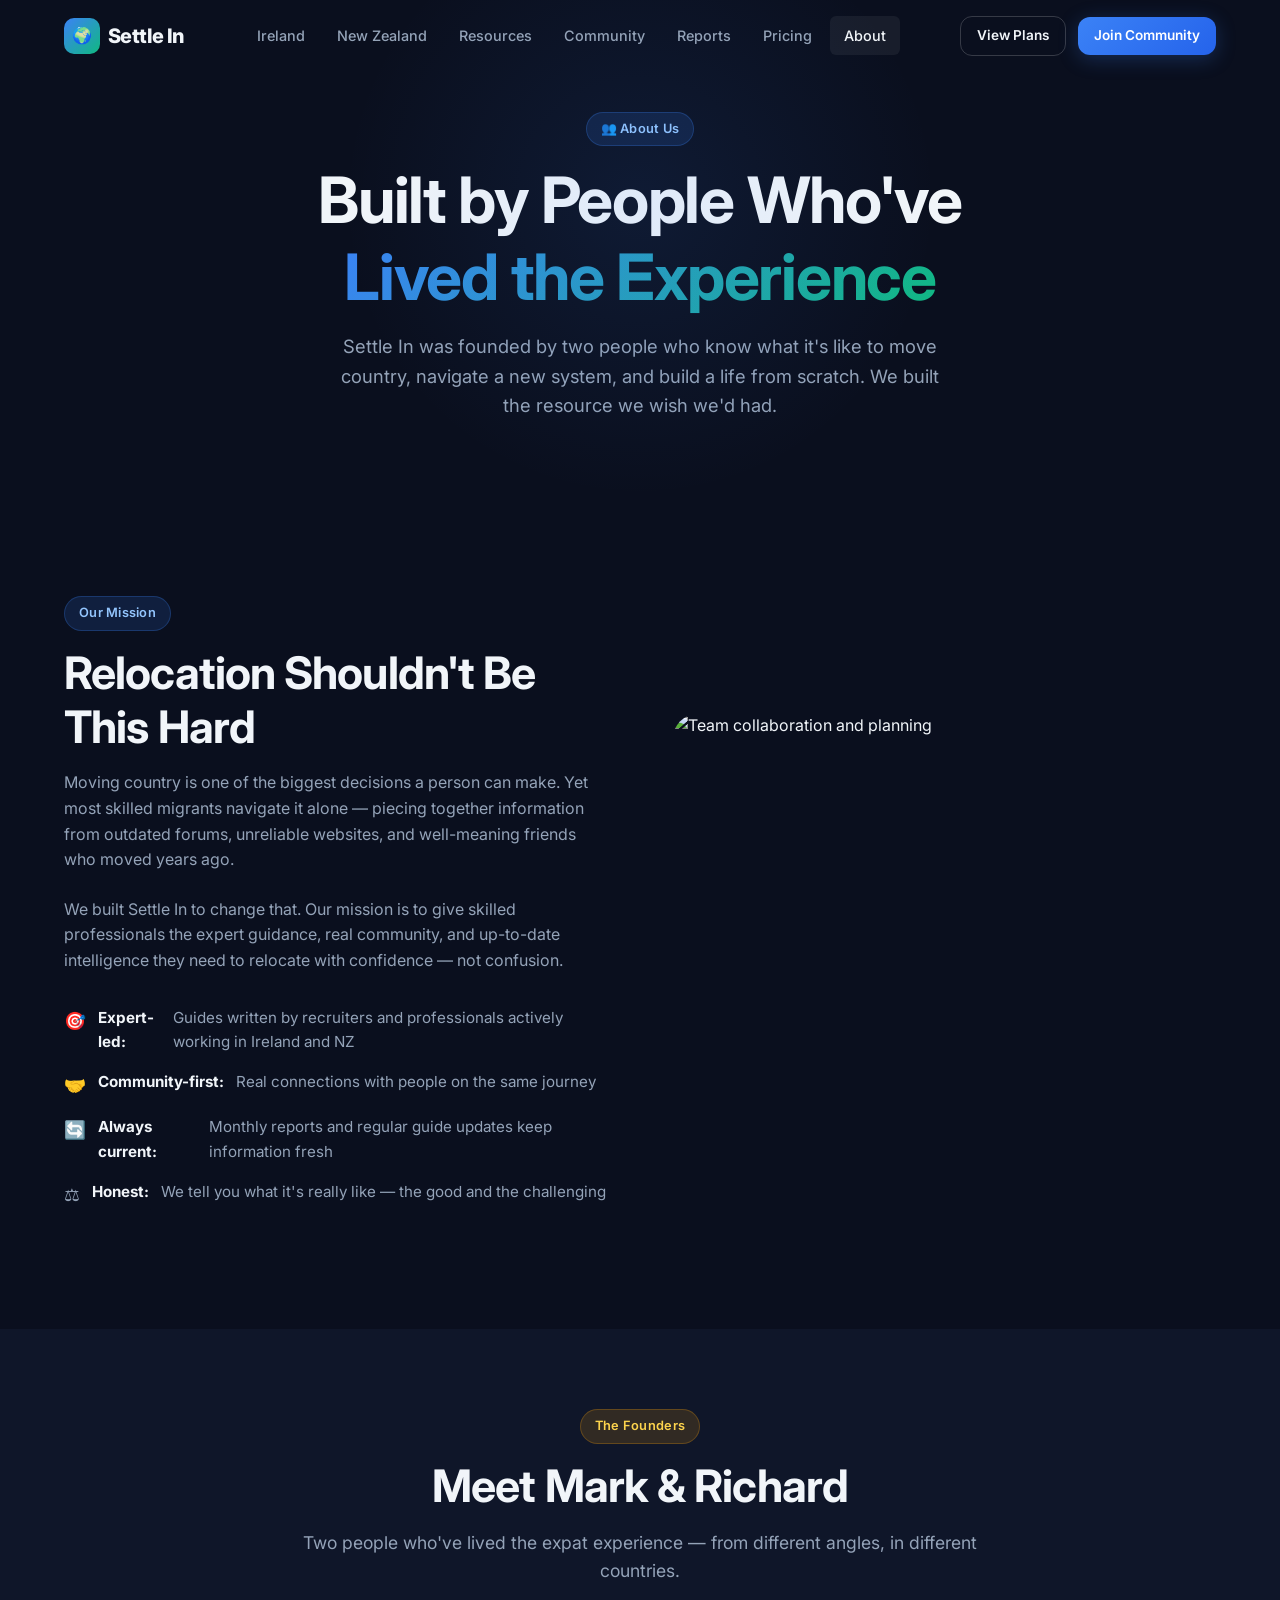
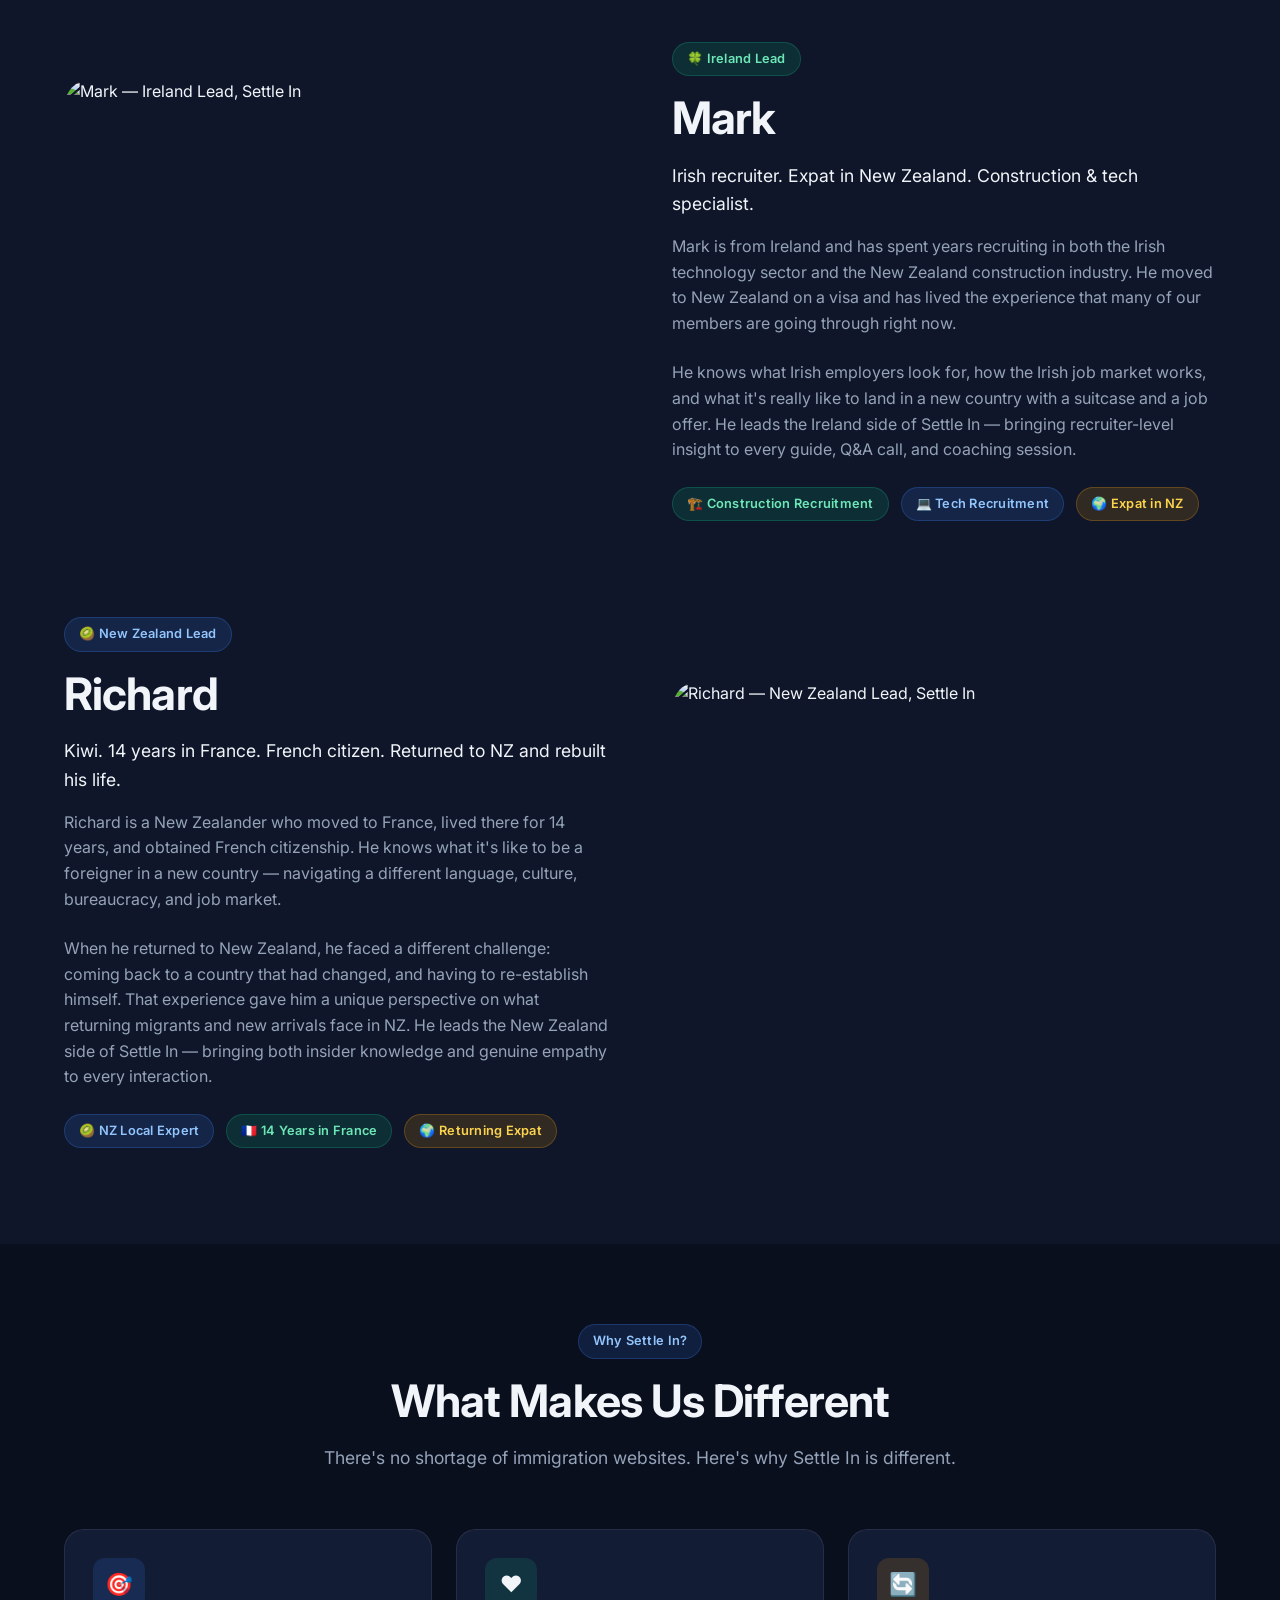
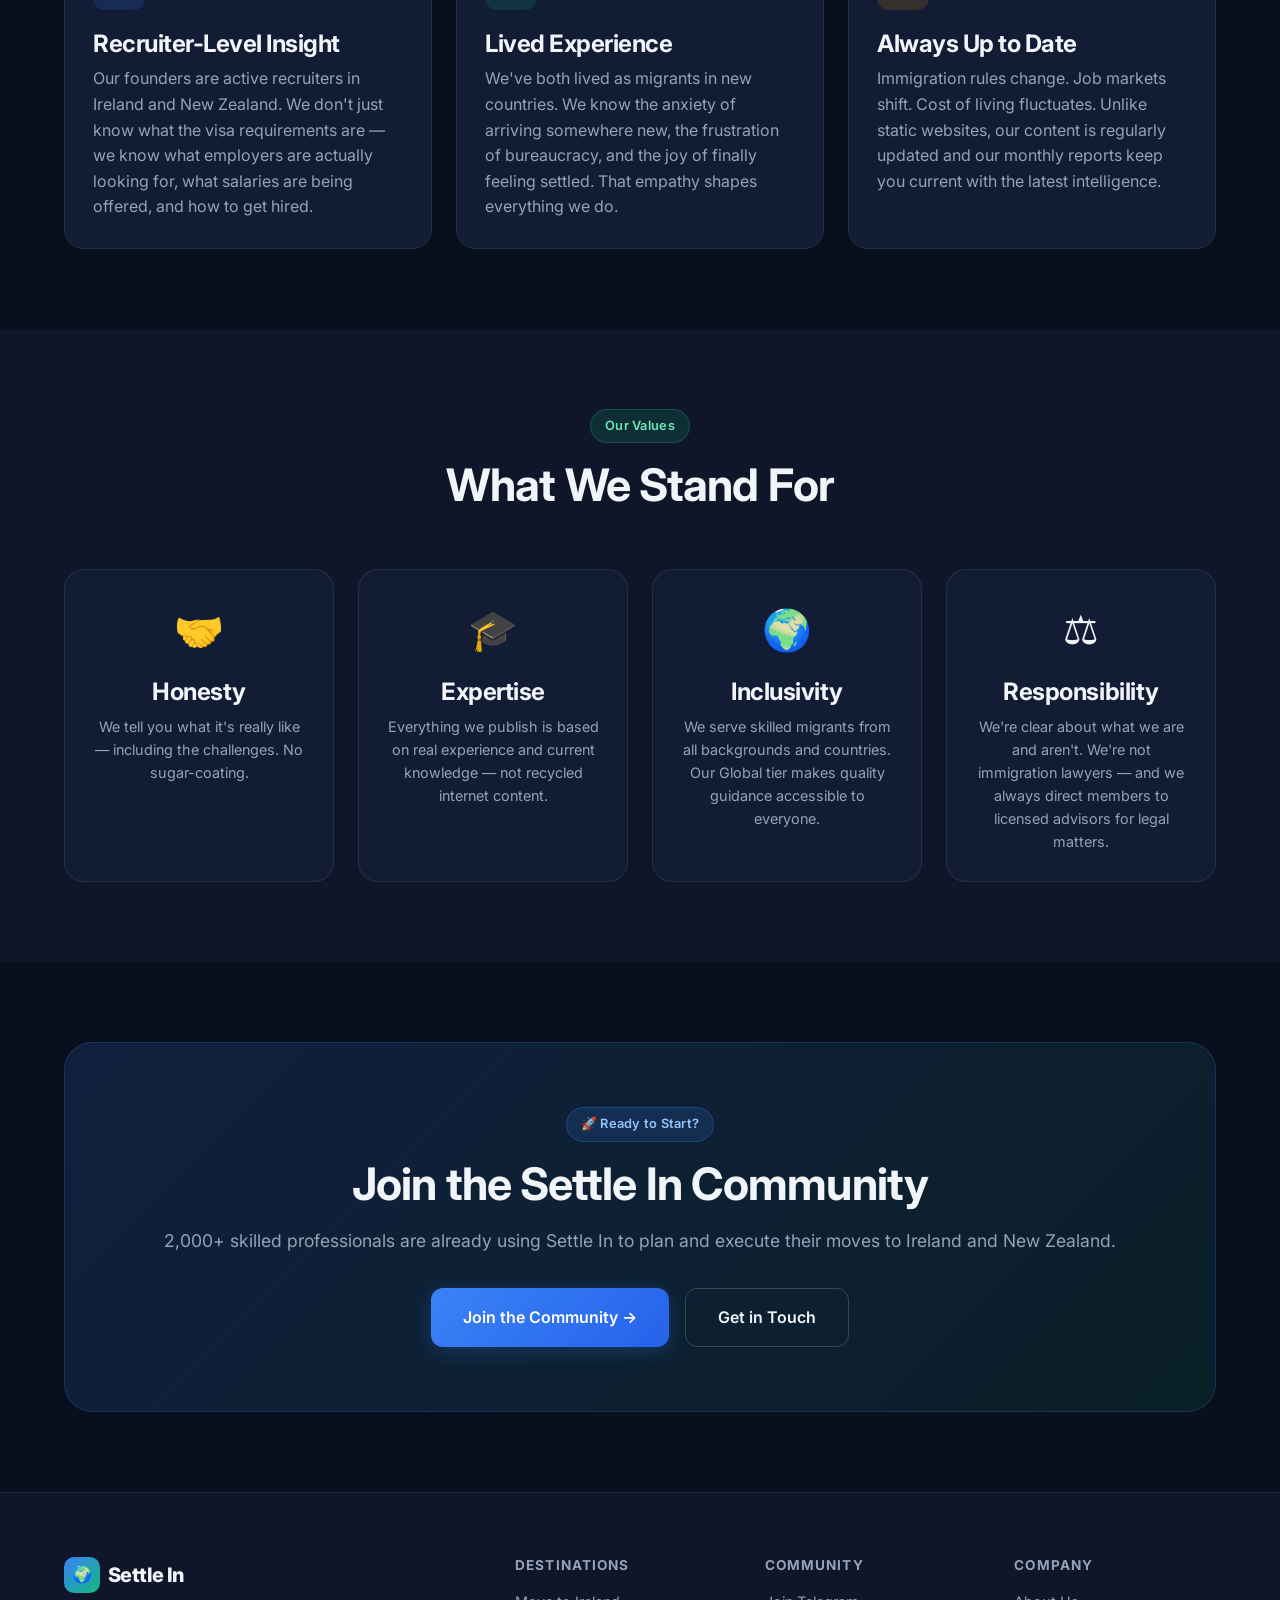
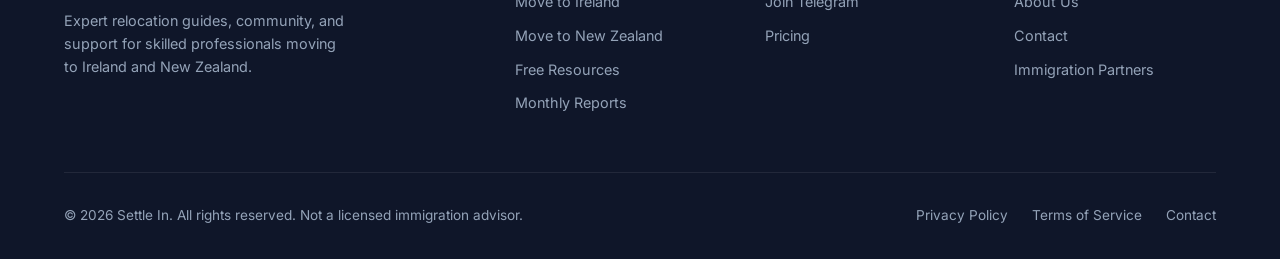
==== about.html @ 3e49f957 "Initial website build" ====
<!DOCTYPE html>
<html lang="en">
<head>
  <meta charset="UTF-8" />
  <meta name="viewport" content="width=device-width, initial-scale=1.0" />
  <title>About Us — Settle In | Mark & Richard's Story</title>
  <meta name="description" content="Meet the founders of Settle In. Mark (Irish recruiter living in NZ) and Richard (Kiwi who lived in France for 14 years). Built by people who've lived the expat experience." />
  <link rel="canonical" href="https://www.settlein.io/about.html" />
  <link rel="preconnect" href="https://fonts.googleapis.com" />
  <link rel="preconnect" href="https://fonts.gstatic.com" crossorigin />
  <link href="https://fonts.googleapis.com/css2?family=Inter:wght@400;500;600;700;800&display=swap" rel="stylesheet" />
  <link rel="stylesheet" href="css/style.css" />
</head>
<body>

  <nav class="nav" role="navigation" aria-label="Main navigation">
    <div class="container">
      <div class="nav-inner">
        <a href="index.html" class="nav-logo"><div class="logo-icon">🌍</div><span>Settle In</span></a>
        <div class="nav-links">
          <a href="ireland.html">Ireland</a>
          <a href="new-zealand.html">New Zealand</a>
          <a href="resources.html">Resources</a>
          <a href="community.html">Community</a>
          <a href="reports.html">Reports</a>
          <a href="pricing.html">Pricing</a>
          <a href="about.html" class="active">About</a>
        </div>
        <div class="nav-cta">
          <a href="pricing.html" class="btn btn-outline btn-sm">View Plans</a>
          <a href="community.html" class="btn btn-primary btn-sm">Join Community</a>
        </div>
        <button class="nav-hamburger" aria-label="Open menu" aria-expanded="false"><span></span><span></span><span></span></button>
      </div>
      <div class="nav-mobile">
        <a href="ireland.html">🍀 Ireland</a>
        <a href="new-zealand.html">🥝 New Zealand</a>
        <a href="resources.html">📚 Resources</a>
        <a href="community.html">💬 Community</a>
        <a href="reports.html">📊 Reports</a>
        <a href="pricing.html">💳 Pricing</a>
        <a href="about.html">👥 About</a>
        <a href="contact.html">✉️ Contact</a>
        <a href="community.html" class="btn btn-primary" style="margin-top:0.5rem;justify-content:center;">Join Community</a>
      </div>
    </div>
  </nav>

  <main>

    <section class="page-hero">
      <div class="container">
        <div class="badge badge-blue" style="margin-bottom:1rem">👥 About Us</div>
        <h1>Built by People Who've<br /><span class="text-gradient">Lived the Experience</span></h1>
        <p>Settle In was founded by two people who know what it's like to move country, navigate a new system, and build a life from scratch. We built the resource we wish we'd had.</p>
      </div>
    </section>

    <!-- Mission -->
    <section class="section">
      <div class="container">
        <div class="info-grid">
          <div class="info-content reveal">
            <div class="badge badge-blue">Our Mission</div>
            <h2>Relocation Shouldn't Be This Hard</h2>
            <p>Moving country is one of the biggest decisions a person can make. Yet most skilled migrants navigate it alone — piecing together information from outdated forums, unreliable websites, and well-meaning friends who moved years ago.</p>
            <p>We built Settle In to change that. Our mission is to give skilled professionals the expert guidance, real community, and up-to-date intelligence they need to relocate with confidence — not confusion.</p>
            <ul class="info-list">
              <li><span class="icon">🎯</span> <strong style="color:var(--color-text)">Expert-led:</strong> Guides written by recruiters and professionals actively working in Ireland and NZ</li>
              <li><span class="icon">🤝</span> <strong style="color:var(--color-text)">Community-first:</strong> Real connections with people on the same journey</li>
              <li><span class="icon">🔄</span> <strong style="color:var(--color-text)">Always current:</strong> Monthly reports and regular guide updates keep information fresh</li>
              <li><span class="icon">⚖️</span> <strong style="color:var(--color-text)">Honest:</strong> We tell you what it's really like — the good and the challenging</li>
            </ul>
          </div>
          <div class="info-image reveal">
            <img src="https://images.unsplash.com/photo-1521737604893-d14cc237f11d?w=800&q=80&auto=format&fit=crop" alt="Team collaboration and planning" loading="lazy" />
          </div>
        </div>
      </div>
    </section>

    <!-- Founders -->
    <section class="section" style="background:var(--color-bg-2)">
      <div class="container">
        <div class="section-header reveal">
          <div class="badge badge-gold">The Founders</div>
          <h2>Meet Mark & Richard</h2>
          <p>Two people who've lived the expat experience — from different angles, in different countries.</p>
        </div>

        <!-- Mark -->
        <div class="info-grid" style="margin-bottom:5rem">
          <div class="info-image reveal">
            <img src="https://images.unsplash.com/photo-1560250097-0b93528c311a?w=800&q=80&auto=format&fit=crop" alt="Mark — Ireland Lead, Settle In" loading="lazy" />
          </div>
          <div class="info-content reveal">
            <div class="badge badge-green" style="margin-bottom:1rem">🍀 Ireland Lead</div>
            <h2>Mark</h2>
            <p style="font-size:1.1rem;color:var(--color-text);margin-bottom:1rem">Irish recruiter. Expat in New Zealand. Construction & tech specialist.</p>
            <p>Mark is from Ireland and has spent years recruiting in both the Irish technology sector and the New Zealand construction industry. He moved to New Zealand on a visa and has lived the experience that many of our members are going through right now.</p>
            <p>He knows what Irish employers look for, how the Irish job market works, and what it's really like to land in a new country with a suitcase and a job offer. He leads the Ireland side of Settle In — bringing recruiter-level insight to every guide, Q&A call, and coaching session.</p>
            <div style="display:flex;gap:0.75rem;flex-wrap:wrap;margin-top:1.5rem">
              <div class="badge badge-green">🏗️ Construction Recruitment</div>
              <div class="badge badge-blue">💻 Tech Recruitment</div>
              <div class="badge badge-gold">🌍 Expat in NZ</div>
            </div>
          </div>
        </div>

        <!-- Richard -->
        <div class="info-grid reverse">
          <div class="info-image reveal">
            <img src="https://images.unsplash.com/photo-1472099645785-5658abf4ff4e?w=800&q=80&auto=format&fit=crop" alt="Richard — New Zealand Lead, Settle In" loading="lazy" />
          </div>
          <div class="info-content reveal">
            <div class="badge badge-blue" style="margin-bottom:1rem">🥝 New Zealand Lead</div>
            <h2>Richard</h2>
            <p style="font-size:1.1rem;color:var(--color-text);margin-bottom:1rem">Kiwi. 14 years in France. French citizen. Returned to NZ and rebuilt his life.</p>
            <p>Richard is a New Zealander who moved to France, lived there for 14 years, and obtained French citizenship. He knows what it's like to be a foreigner in a new country — navigating a different language, culture, bureaucracy, and job market.</p>
            <p>When he returned to New Zealand, he faced a different challenge: coming back to a country that had changed, and having to re-establish himself. That experience gave him a unique perspective on what returning migrants and new arrivals face in NZ. He leads the New Zealand side of Settle In — bringing both insider knowledge and genuine empathy to every interaction.</p>
            <div style="display:flex;gap:0.75rem;flex-wrap:wrap;margin-top:1.5rem">
              <div class="badge badge-blue">🥝 NZ Local Expert</div>
              <div class="badge badge-green">🇫🇷 14 Years in France</div>
              <div class="badge badge-gold">🌍 Returning Expat</div>
            </div>
          </div>
        </div>
      </div>
    </section>

    <!-- Why We're Different -->
    <section class="section">
      <div class="container">
        <div class="section-header reveal">
          <div class="badge badge-blue">Why Settle In?</div>
          <h2>What Makes Us Different</h2>
          <p>There's no shortage of immigration websites. Here's why Settle In is different.</p>
        </div>
        <div class="grid-3">
          <div class="card reveal">
            <div class="feature-icon feature-icon-blue">🎯</div>
            <h3>Recruiter-Level Insight</h3>
            <p style="margin-top:0.5rem">Our founders are active recruiters in Ireland and New Zealand. We don't just know what the visa requirements are — we know what employers are actually looking for, what salaries are being offered, and how to get hired.</p>
          </div>
          <div class="card reveal">
            <div class="feature-icon feature-icon-green">❤️</div>
            <h3>Lived Experience</h3>
            <p style="margin-top:0.5rem">We've both lived as migrants in new countries. We know the anxiety of arriving somewhere new, the frustration of bureaucracy, and the joy of finally feeling settled. That empathy shapes everything we do.</p>
          </div>
          <div class="card reveal">
            <div class="feature-icon feature-icon-gold">🔄</div>
            <h3>Always Up to Date</h3>
            <p style="margin-top:0.5rem">Immigration rules change. Job markets shift. Cost of living fluctuates. Unlike static websites, our content is regularly updated and our monthly reports keep you current with the latest intelligence.</p>
          </div>
        </div>
      </div>
    </section>

    <!-- Values -->
    <section class="section" style="background:var(--color-bg-2)">
      <div class="container">
        <div class="section-header reveal">
          <div class="badge badge-green">Our Values</div>
          <h2>What We Stand For</h2>
        </div>
        <div class="grid-4">
          <div class="card reveal" style="text-align:center">
            <div style="font-size:2.5rem;margin-bottom:1rem">🤝</div>
            <h3>Honesty</h3>
            <p style="margin-top:0.5rem;font-size:0.9rem">We tell you what it's really like — including the challenges. No sugar-coating.</p>
          </div>
          <div class="card reveal" style="text-align:center">
            <div style="font-size:2.5rem;margin-bottom:1rem">🎓</div>
            <h3>Expertise</h3>
            <p style="margin-top:0.5rem;font-size:0.9rem">Everything we publish is based on real experience and current knowledge — not recycled internet content.</p>
          </div>
          <div class="card reveal" style="text-align:center">
            <div style="font-size:2.5rem;margin-bottom:1rem">🌍</div>
            <h3>Inclusivity</h3>
            <p style="margin-top:0.5rem;font-size:0.9rem">We serve skilled migrants from all backgrounds and countries. Our Global tier makes quality guidance accessible to everyone.</p>
          </div>
          <div class="card reveal" style="text-align:center">
            <div style="font-size:2.5rem;margin-bottom:1rem">⚖️</div>
            <h3>Responsibility</h3>
            <p style="margin-top:0.5rem;font-size:0.9rem">We're clear about what we are and aren't. We're not immigration lawyers — and we always direct members to licensed advisors for legal matters.</p>
          </div>
        </div>
      </div>
    </section>

    <!-- CTA -->
    <section class="section">
      <div class="container">
        <div class="cta-banner reveal">
          <div class="badge badge-blue" style="margin-bottom:1rem">🚀 Ready to Start?</div>
          <h2>Join the Settle In Community</h2>
          <p>2,000+ skilled professionals are already using Settle In to plan and execute their moves to Ireland and New Zealand.</p>
          <div class="cta-buttons">
            <a href="community.html" class="btn btn-primary btn-lg">Join the Community →</a>
            <a href="contact.html" class="btn btn-outline btn-lg">Get in Touch</a>
          </div>
        </div>
      </div>
    </section>

  </main>

  <footer class="footer">
    <div class="container">
      <div class="footer-grid">
        <div class="footer-brand">
          <a href="index.html" class="nav-logo"><div class="logo-icon">🌍</div><span>Settle In</span></a>
          <p>Expert relocation guides, community, and support for skilled professionals moving to Ireland and New Zealand.</p>
        </div>
        <div class="footer-col">
          <h4>Destinations</h4>
          <ul>
            <li><a href="ireland.html">Move to Ireland</a></li>
            <li><a href="new-zealand.html">Move to New Zealand</a></li>
            <li><a href="resources.html">Free Resources</a></li>
            <li><a href="reports.html">Monthly Reports</a></li>
          </ul>
        </div>
        <div class="footer-col">
          <h4>Community</h4>
          <ul>
            <li><a href="community.html">Join Telegram</a></li>
            <li><a href="pricing.html">Pricing</a></li>
          </ul>
        </div>
        <div class="footer-col">
          <h4>Company</h4>
          <ul>
            <li><a href="about.html">About Us</a></li>
            <li><a href="contact.html">Contact</a></li>
            <li><a href="contact.html#partners">Immigration Partners</a></li>
          </ul>
        </div>
      </div>
      <div class="footer-bottom">
        <p style="color:var(--color-text-muted)">© 2026 Settle In. All rights reserved. Not a licensed immigration advisor.</p>
        <div class="footer-legal">
          <a href="#">Privacy Policy</a>
          <a href="#">Terms of Service</a>
          <a href="contact.html">Contact</a>
        </div>
      </div>
    </div>
  </footer>

  <script src="js/main.js"></script>
</body>
</html>
---- css/style.css ----
/* ============================================================
   SETTLE IN — Premium Design System
   Dark, minimal, high-end
   ============================================================ */

/* ---------- CSS Custom Properties ---------- */
:root {
  --color-bg:          #0a0f1e;
  --color-bg-2:        #0f1629;
  --color-bg-card:     #131c35;
  --color-bg-glass:    rgba(19, 28, 53, 0.7);
  --color-border:      rgba(255,255,255,0.08);
  --color-border-hover:rgba(255,255,255,0.18);

  --color-primary:     #3b82f6;   /* electric blue */
  --color-primary-glow:rgba(59,130,246,0.25);
  --color-emerald:     #10b981;   /* NZ / Ireland green */
  --color-emerald-glow:rgba(16,185,129,0.2);
  --color-gold:        #f59e0b;

  --color-text:        #f1f5f9;
  --color-text-muted:  #94a3b8;
  --color-text-faint:  #475569;

  --radius-sm:  6px;
  --radius-md:  12px;
  --radius-lg:  20px;
  --radius-xl:  28px;

  --shadow-card: 0 4px 24px rgba(0,0,0,0.4);
  --shadow-glow: 0 0 40px rgba(59,130,246,0.15);

  --transition: 0.25s cubic-bezier(0.4,0,0.2,1);
  --font: 'Inter', system-ui, -apple-system, sans-serif;
}

/* ---------- Reset & Base ---------- */
*, *::before, *::after { box-sizing: border-box; margin: 0; padding: 0; }

html { scroll-behavior: smooth; font-size: 16px; }

body {
  font-family: var(--font);
  background-color: var(--color-bg);
  color: var(--color-text);
  line-height: 1.6;
  -webkit-font-smoothing: antialiased;
  overflow-x: hidden;
}

img { max-width: 100%; height: auto; display: block; }
a  { color: inherit; text-decoration: none; }
ul { list-style: none; }
button { cursor: pointer; font-family: var(--font); }

/* ---------- Typography ---------- */
h1, h2, h3, h4, h5 {
  font-weight: 700;
  line-height: 1.2;
  letter-spacing: -0.02em;
}
h1 { font-size: clamp(2.2rem, 5vw, 4rem); }
h2 { font-size: clamp(1.8rem, 3.5vw, 2.8rem); }
h3 { font-size: clamp(1.2rem, 2vw, 1.5rem); }
h4 { font-size: 1.1rem; }

p { color: var(--color-text-muted); }

.text-gradient {
  background: linear-gradient(135deg, var(--color-primary) 0%, var(--color-emerald) 100%);
  -webkit-background-clip: text;
  -webkit-text-fill-color: transparent;
  background-clip: text;
}

/* ---------- Layout ---------- */
.container {
  max-width: 1200px;
  margin: 0 auto;
  padding: 0 1.5rem;
}

.section { padding: 5rem 0; }
.section-sm { padding: 3rem 0; }

.grid-2 { display: grid; grid-template-columns: 1fr 1fr; gap: 2rem; }
.grid-3 { display: grid; grid-template-columns: repeat(3, 1fr); gap: 1.5rem; }
.grid-4 { display: grid; grid-template-columns: repeat(4, 1fr); gap: 1.5rem; }

@media (max-width: 900px) {
  .grid-4 { grid-template-columns: repeat(2, 1fr); }
  .grid-3 { grid-template-columns: repeat(2, 1fr); }
}
@media (max-width: 640px) {
  .grid-2, .grid-3, .grid-4 { grid-template-columns: 1fr; }
  .section { padding: 3.5rem 0; }
}

/* ---------- Navigation ---------- */
.nav {
  position: fixed;
  top: 0; left: 0; right: 0;
  z-index: 1000;
  padding: 1rem 0;
  transition: background var(--transition), backdrop-filter var(--transition), border-color var(--transition);
  border-bottom: 1px solid transparent;
}

.nav.scrolled {
  background: rgba(10, 15, 30, 0.92);
  backdrop-filter: blur(20px);
  -webkit-backdrop-filter: blur(20px);
  border-bottom-color: var(--color-border);
}

.nav-inner {
  display: flex;
  align-items: center;
  justify-content: space-between;
  gap: 2rem;
}

.nav-logo {
  display: flex;
  align-items: center;
  gap: 0.5rem;
  font-weight: 800;
  font-size: 1.25rem;
  letter-spacing: -0.03em;
}

.nav-logo .logo-icon {
  width: 36px; height: 36px;
  background: linear-gradient(135deg, var(--color-primary), var(--color-emerald));
  border-radius: 10px;
  display: flex; align-items: center; justify-content: center;
  font-size: 1rem;
}

.nav-links {
  display: flex;
  align-items: center;
  gap: 0.25rem;
}

.nav-links a {
  padding: 0.5rem 0.875rem;
  border-radius: var(--radius-sm);
  font-size: 0.9rem;
  font-weight: 500;
  color: var(--color-text-muted);
  transition: color var(--transition), background var(--transition);
}

.nav-links a:hover,
.nav-links a.active {
  color: var(--color-text);
  background: rgba(255,255,255,0.06);
}

.nav-cta {
  display: flex;
  align-items: center;
  gap: 0.75rem;
}

.nav-hamburger {
  display: none;
  flex-direction: column;
  gap: 5px;
  background: none;
  border: none;
  padding: 0.5rem;
}

.nav-hamburger span {
  display: block;
  width: 22px; height: 2px;
  background: var(--color-text);
  border-radius: 2px;
  transition: var(--transition);
}

.nav-mobile {
  display: none;
  flex-direction: column;
  gap: 0.25rem;
  padding: 1rem 0;
  border-top: 1px solid var(--color-border);
  margin-top: 1rem;
}

.nav-mobile a {
  padding: 0.75rem 1rem;
  border-radius: var(--radius-sm);
  font-size: 0.95rem;
  font-weight: 500;
  color: var(--color-text-muted);
  transition: color var(--transition), background var(--transition);
}

.nav-mobile a:hover { color: var(--color-text); background: rgba(255,255,255,0.06); }

@media (max-width: 900px) {
  .nav-links { display: none; }
  .nav-hamburger { display: flex; }
  .nav-cta .btn-outline { display: none; }
}

/* ---------- Buttons ---------- */
.btn {
  display: inline-flex;
  align-items: center;
  gap: 0.5rem;
  padding: 0.75rem 1.5rem;
  border-radius: var(--radius-md);
  font-size: 0.95rem;
  font-weight: 600;
  border: none;
  transition: all var(--transition);
  white-space: nowrap;
  text-decoration: none;
}

.btn-primary {
  background: linear-gradient(135deg, var(--color-primary), #2563eb);
  color: #fff;
  box-shadow: 0 4px 20px var(--color-primary-glow);
}
.btn-primary:hover {
  transform: translateY(-2px);
  box-shadow: 0 8px 30px var(--color-primary-glow);
}

.btn-emerald {
  background: linear-gradient(135deg, var(--color-emerald), #059669);
  color: #fff;
  box-shadow: 0 4px 20px var(--color-emerald-glow);
}
.btn-emerald:hover {
  transform: translateY(-2px);
  box-shadow: 0 8px 30px var(--color-emerald-glow);
}

.btn-outline {
  background: transparent;
  color: var(--color-text);
  border: 1px solid var(--color-border-hover);
}
.btn-outline:hover {
  background: rgba(255,255,255,0.06);
  border-color: rgba(255,255,255,0.3);
  transform: translateY(-1px);
}

.btn-ghost {
  background: rgba(255,255,255,0.06);
  color: var(--color-text);
  border: 1px solid var(--color-border);
}
.btn-ghost:hover {
  background: rgba(255,255,255,0.1);
}

.btn-lg { padding: 1rem 2rem; font-size: 1rem; }
.btn-sm { padding: 0.5rem 1rem; font-size: 0.85rem; }

/* ---------- Cards ---------- */
.card {
  background: var(--color-bg-card);
  border: 1px solid var(--color-border);
  border-radius: var(--radius-lg);
  padding: 1.75rem;
  transition: border-color var(--transition), box-shadow var(--transition), transform var(--transition);
}

.card:hover {
  border-color: var(--color-border-hover);
  box-shadow: var(--shadow-card);
  transform: translateY(-3px);
}

.card-glass {
  background: var(--color-bg-glass);
  backdrop-filter: blur(20px);
  -webkit-backdrop-filter: blur(20px);
  border: 1px solid var(--color-border);
  border-radius: var(--radius-lg);
  padding: 1.75rem;
}

/* ---------- Badges ---------- */
.badge {
  display: inline-flex;
  align-items: center;
  gap: 0.375rem;
  padding: 0.375rem 0.875rem;
  border-radius: 100px;
  font-size: 0.8rem;
  font-weight: 600;
  letter-spacing: 0.02em;
}

.badge-blue {
  background: rgba(59,130,246,0.15);
  color: #93c5fd;
  border: 1px solid rgba(59,130,246,0.25);
}

.badge-green {
  background: rgba(16,185,129,0.15);
  color: #6ee7b7;
  border: 1px solid rgba(16,185,129,0.25);
}

.badge-gold {
  background: rgba(245,158,11,0.15);
  color: #fcd34d;
  border: 1px solid rgba(245,158,11,0.25);
}

/* ---------- Section Headers ---------- */
.section-header {
  text-align: center;
  max-width: 680px;
  margin: 0 auto 3.5rem;
}

.section-header .badge { margin-bottom: 1rem; }
.section-header h2 { margin-bottom: 1rem; }
.section-header p { font-size: 1.1rem; }

/* ---------- Hero ---------- */
.hero {
  padding: 8rem 0 5rem;
  position: relative;
  overflow: hidden;
}

.hero::before {
  content: '';
  position: absolute;
  top: -200px; left: 50%;
  transform: translateX(-50%);
  width: 800px; height: 800px;
  background: radial-gradient(circle, rgba(59,130,246,0.12) 0%, transparent 70%);
  pointer-events: none;
}

.hero-content {
  text-align: center;
  max-width: 800px;
  margin: 0 auto 4rem;
}

.hero-content .badge { margin-bottom: 1.5rem; }

.hero-content h1 {
  margin-bottom: 1.25rem;
  line-height: 1.1;
}

.hero-content p {
  font-size: 1.2rem;
  max-width: 600px;
  margin: 0 auto 2.5rem;
}

.hero-ctas {
  display: flex;
  gap: 1rem;
  justify-content: center;
  flex-wrap: wrap;
}

.hero-cards {
  display: grid;
  grid-template-columns: 1fr 1fr;
  gap: 1.5rem;
  margin-top: 4rem;
}

.hero-card {
  position: relative;
  border-radius: var(--radius-xl);
  overflow: hidden;
  height: 340px;
  cursor: pointer;
  display: block;
}

.hero-card img {
  width: 100%; height: 100%;
  object-fit: cover;
  transition: transform 0.6s cubic-bezier(0.4,0,0.2,1);
}

.hero-card:hover img { transform: scale(1.06); }

.hero-card-overlay {
  position: absolute;
  inset: 0;
  background: linear-gradient(to top, rgba(0,0,0,0.85) 0%, rgba(0,0,0,0.2) 50%, transparent 100%);
  display: flex;
  flex-direction: column;
  justify-content: flex-end;
  padding: 2rem;
  transition: background var(--transition);
}

.hero-card:hover .hero-card-overlay {
  background: linear-gradient(to top, rgba(0,0,0,0.9) 0%, rgba(0,0,0,0.3) 50%, transparent 100%);
}

.hero-card-overlay h3 { color: #fff; font-size: 1.6rem; margin-bottom: 0.25rem; }
.hero-card-overlay p  { color: rgba(255,255,255,0.75); font-size: 0.9rem; }

.hero-card-tag {
  position: absolute;
  top: 1.25rem; left: 1.25rem;
}

@media (max-width: 640px) {
  .hero { padding: 6rem 0 3.5rem; }
  .hero-cards { grid-template-columns: 1fr; }
  .hero-card { height: 260px; }
}

/* ---------- Stats Bar ---------- */
.stats-bar {
  background: var(--color-bg-card);
  border-top: 1px solid var(--color-border);
  border-bottom: 1px solid var(--color-border);
  padding: 2rem 0;
}

.stats-grid {
  display: grid;
  grid-template-columns: repeat(4, 1fr);
  gap: 1rem;
  text-align: center;
}

.stat-item .stat-number {
  font-size: 2rem;
  font-weight: 800;
  letter-spacing: -0.03em;
  background: linear-gradient(135deg, var(--color-primary), var(--color-emerald));
  -webkit-background-clip: text;
  -webkit-text-fill-color: transparent;
  background-clip: text;
}

.stat-item .stat-label {
  font-size: 0.85rem;
  color: var(--color-text-muted);
  margin-top: 0.25rem;
}

@media (max-width: 640px) {
  .stats-grid { grid-template-columns: repeat(2, 1fr); gap: 1.5rem; }
}

/* ---------- Feature Icons ---------- */
.feature-icon {
  width: 52px; height: 52px;
  border-radius: var(--radius-md);
  display: flex; align-items: center; justify-content: center;
  font-size: 1.4rem;
  margin-bottom: 1.25rem;
}

.feature-icon-blue { background: rgba(59,130,246,0.15); }
.feature-icon-green { background: rgba(16,185,129,0.15); }
.feature-icon-gold  { background: rgba(245,158,11,0.15); }
.feature-icon-purple{ background: rgba(139,92,246,0.15); }

/* ---------- Pricing ---------- */
.pricing-toggle {
  display: flex;
  align-items: center;
  justify-content: center;
  gap: 1rem;
  margin-bottom: 3rem;
}

.pricing-toggle span {
  font-size: 0.95rem;
  font-weight: 500;
  color: var(--color-text-muted);
  transition: color var(--transition);
}

.pricing-toggle span.active { color: var(--color-text); }

.toggle-switch {
  position: relative;
  width: 52px; height: 28px;
  background: var(--color-bg-card);
  border: 1px solid var(--color-border-hover);
  border-radius: 100px;
  cursor: pointer;
  transition: background var(--transition);
}

.toggle-switch.on { background: var(--color-primary); border-color: var(--color-primary); }

.toggle-knob {
  position: absolute;
  top: 3px; left: 3px;
  width: 20px; height: 20px;
  background: #fff;
  border-radius: 50%;
  transition: transform var(--transition);
}

.toggle-switch.on .toggle-knob { transform: translateX(24px); }

.save-badge {
  background: rgba(16,185,129,0.15);
  color: #6ee7b7;
  border: 1px solid rgba(16,185,129,0.25);
  padding: 0.2rem 0.6rem;
  border-radius: 100px;
  font-size: 0.75rem;
  font-weight: 700;
}

.pricing-grid {
  display: grid;
  grid-template-columns: repeat(3, 1fr);
  gap: 1.5rem;
  max-width: 1000px;
  margin: 0 auto;
}

.pricing-card {
  background: var(--color-bg-card);
  border: 1px solid var(--color-border);
  border-radius: var(--radius-xl);
  padding: 2rem;
  position: relative;
  transition: border-color var(--transition), box-shadow var(--transition);
}

.pricing-card.featured {
  border-color: var(--color-primary);
  box-shadow: 0 0 0 1px var(--color-primary), var(--shadow-glow);
}

.pricing-card .popular-tag {
  position: absolute;
  top: -14px; left: 50%;
  transform: translateX(-50%);
  background: linear-gradient(135deg, var(--color-primary), #2563eb);
  color: #fff;
  font-size: 0.75rem;
  font-weight: 700;
  padding: 0.3rem 1rem;
  border-radius: 100px;
  white-space: nowrap;
}

.pricing-card .plan-name {
  font-size: 0.85rem;
  font-weight: 600;
  text-transform: uppercase;
  letter-spacing: 0.08em;
  color: var(--color-text-muted);
  margin-bottom: 0.75rem;
}

.pricing-card .plan-price {
  font-size: 2.8rem;
  font-weight: 800;
  letter-spacing: -0.04em;
  color: var(--color-text);
  line-height: 1;
}

.pricing-card .plan-price sup {
  font-size: 1.2rem;
  font-weight: 600;
  vertical-align: super;
  margin-right: 2px;
}

.pricing-card .plan-period {
  font-size: 0.85rem;
  color: var(--color-text-muted);
  margin-top: 0.25rem;
  margin-bottom: 0.5rem;
}

.pricing-card .plan-desc {
  font-size: 0.9rem;
  color: var(--color-text-muted);
  margin-bottom: 1.5rem;
  padding-bottom: 1.5rem;
  border-bottom: 1px solid var(--color-border);
}

.pricing-features { margin-bottom: 1.75rem; }

.pricing-features li {
  display: flex;
  align-items: flex-start;
  gap: 0.625rem;
  font-size: 0.9rem;
  color: var(--color-text-muted);
  padding: 0.4rem 0;
}

.pricing-features li .check {
  color: var(--color-emerald);
  font-size: 1rem;
  margin-top: 1px;
  flex-shrink: 0;
}

.pricing-card .btn { width: 100%; justify-content: center; }

@media (max-width: 900px) {
  .pricing-grid { grid-template-columns: 1fr; max-width: 420px; }
}

/* ---------- Testimonials ---------- */
.testimonial-card {
  background: var(--color-bg-card);
  border: 1px solid var(--color-border);
  border-radius: var(--radius-lg);
  padding: 1.75rem;
}

.testimonial-stars { color: var(--color-gold); font-size: 0.9rem; margin-bottom: 1rem; }

.testimonial-text {
  font-size: 0.95rem;
  color: var(--color-text);
  line-height: 1.7;
  margin-bottom: 1.25rem;
  font-style: italic;
}

.testimonial-author {
  display: flex;
  align-items: center;
  gap: 0.75rem;
}

.testimonial-avatar {
  width: 42px; height: 42px;
  border-radius: 50%;
  background: linear-gradient(135deg, var(--color-primary), var(--color-emerald));
  display: flex; align-items: center; justify-content: center;
  font-weight: 700;
  font-size: 0.9rem;
  color: #fff;
  flex-shrink: 0;
}

.testimonial-name { font-weight: 600; font-size: 0.9rem; }
.testimonial-role { font-size: 0.8rem; color: var(--color-text-muted); }

/* ---------- FAQ Accordion ---------- */
.faq-item {
  border-bottom: 1px solid var(--color-border);
}

.faq-question {
  width: 100%;
  background: none;
  border: none;
  text-align: left;
  padding: 1.25rem 0;
  font-size: 1rem;
  font-weight: 600;
  color: var(--color-text);
  display: flex;
  align-items: center;
  justify-content: space-between;
  gap: 1rem;
  cursor: pointer;
  transition: color var(--transition);
}

.faq-question:hover { color: var(--color-primary); }

.faq-icon {
  width: 24px; height: 24px;
  border-radius: 50%;
  background: rgba(255,255,255,0.06);
  display: flex; align-items: center; justify-content: center;
  font-size: 1rem;
  flex-shrink: 0;
  transition: transform var(--transition), background var(--transition);
}

.faq-item.open .faq-icon {
  transform: rotate(45deg);
  background: rgba(59,130,246,0.2);
  color: var(--color-primary);
}

.faq-answer {
  max-height: 0;
  overflow: hidden;
  transition: max-height 0.4s cubic-bezier(0.4,0,0.2,1);
}

.faq-answer-inner {
  padding-bottom: 1.25rem;
  font-size: 0.95rem;
  color: var(--color-text-muted);
  line-height: 1.7;
}

/* ---------- Country Destination Cards ---------- */
.destination-card {
  position: relative;
  border-radius: var(--radius-xl);
  overflow: hidden;
  height: 420px;
  display: block;
  cursor: pointer;
}

.destination-card img {
  width: 100%; height: 100%;
  object-fit: cover;
  transition: transform 0.6s cubic-bezier(0.4,0,0.2,1);
}

.destination-card:hover img { transform: scale(1.05); }

.destination-overlay {
  position: absolute;
  inset: 0;
  background: linear-gradient(to top, rgba(0,0,0,0.9) 0%, rgba(0,0,0,0.3) 60%, transparent 100%);
  display: flex;
  flex-direction: column;
  justify-content: flex-end;
  padding: 2.5rem;
}

.destination-overlay h3 { color: #fff; font-size: 2rem; margin-bottom: 0.5rem; }
.destination-overlay p  { color: rgba(255,255,255,0.75); margin-bottom: 1.5rem; }

/* ---------- Info Sections ---------- */
.info-grid {
  display: grid;
  grid-template-columns: 1fr 1fr;
  gap: 4rem;
  align-items: center;
}

.info-grid.reverse { direction: rtl; }
.info-grid.reverse > * { direction: ltr; }

.info-image {
  border-radius: var(--radius-xl);
  overflow: hidden;
  height: 420px;
}

.info-image img {
  width: 100%; height: 100%;
  object-fit: cover;
}

.info-content .badge { margin-bottom: 1rem; }
.info-content h2 { margin-bottom: 1rem; }
.info-content p  { margin-bottom: 1.5rem; }

.info-list { margin-bottom: 2rem; }

.info-list li {
  display: flex;
  align-items: flex-start;
  gap: 0.75rem;
  padding: 0.5rem 0;
  font-size: 0.95rem;
  color: var(--color-text-muted);
}

.info-list li .icon { font-size: 1.1rem; flex-shrink: 0; margin-top: 1px; }

@media (max-width: 900px) {
  .info-grid { grid-template-columns: 1fr; gap: 2rem; }
  .info-grid.reverse { direction: ltr; }
  .info-image { height: 280px; }
}

/* ---------- Partner Section ---------- */
.partner-card {
  background: var(--color-bg-card);
  border: 1px solid var(--color-border);
  border-radius: var(--radius-lg);
  padding: 2rem;
  text-align: center;
}

.partner-logo-placeholder {
  width: 80px; height: 80px;
  border-radius: var(--radius-md);
  background: rgba(255,255,255,0.05);
  border: 2px dashed var(--color-border-hover);
  display: flex; align-items: center; justify-content: center;
  margin: 0 auto 1rem;
  font-size: 1.5rem;
  color: var(--color-text-faint);
}

/* ---------- Report Cards ---------- */
.report-card {
  background: var(--color-bg-card);
  border: 1px solid var(--color-border);
  border-radius: var(--radius-xl);
  overflow: hidden;
  transition: border-color var(--transition), box-shadow var(--transition), transform var(--transition);
}

.report-card:hover {
  border-color: var(--color-border-hover);
  box-shadow: var(--shadow-card);
  transform: translateY(-4px);
}

.report-card-header {
  padding: 2rem;
  background: linear-gradient(135deg, rgba(59,130,246,0.15), rgba(16,185,129,0.1));
  border-bottom: 1px solid var(--color-border);
}

.report-card-body { padding: 2rem; }

/* ---------- Page Hero (inner pages) ---------- */
.page-hero {
  padding: 7rem 0 4rem;
  text-align: center;
  position: relative;
  overflow: hidden;
}

.page-hero::before {
  content: '';
  position: absolute;
  top: -100px; left: 50%;
  transform: translateX(-50%);
  width: 600px; height: 600px;
  background: radial-gradient(circle, rgba(59,130,246,0.1) 0%, transparent 70%);
  pointer-events: none;
}

.page-hero .badge { margin-bottom: 1rem; }
.page-hero h1 { margin-bottom: 1rem; }
.page-hero p { font-size: 1.15rem; max-width: 600px; margin: 0 auto 2rem; }

/* ---------- Breadcrumb ---------- */
.breadcrumb {
  display: flex;
  align-items: center;
  gap: 0.5rem;
  font-size: 0.85rem;
  color: var(--color-text-muted);
  margin-bottom: 1.5rem;
  justify-content: center;
}

.breadcrumb a { color: var(--color-text-muted); transition: color var(--transition); }
.breadcrumb a:hover { color: var(--color-primary); }
.breadcrumb .sep { color: var(--color-text-faint); }

/* ---------- CTA Banner ---------- */
.cta-banner {
  background: linear-gradient(135deg, rgba(59,130,246,0.15) 0%, rgba(16,185,129,0.1) 100%);
  border: 1px solid rgba(59,130,246,0.2);
  border-radius: var(--radius-xl);
  padding: 4rem 3rem;
  text-align: center;
}

.cta-banner h2 { margin-bottom: 1rem; }
.cta-banner p  { margin-bottom: 2rem; font-size: 1.1rem; }

.cta-buttons {
  display: flex;
  gap: 1rem;
  justify-content: center;
  flex-wrap: wrap;
}

/* ---------- Footer ---------- */
.footer {
  background: var(--color-bg-2);
  border-top: 1px solid var(--color-border);
  padding: 4rem 0 2rem;
}

.footer-grid {
  display: grid;
  grid-template-columns: 2fr 1fr 1fr 1fr;
  gap: 3rem;
  margin-bottom: 3rem;
}

.footer-brand .nav-logo { margin-bottom: 1rem; }
.footer-brand p { font-size: 0.9rem; max-width: 280px; }

.footer-col h4 {
  font-size: 0.85rem;
  font-weight: 700;
  text-transform: uppercase;
  letter-spacing: 0.08em;
  color: var(--color-text-muted);
  margin-bottom: 1rem;
}

.footer-col ul li { margin-bottom: 0.5rem; }

.footer-col ul li a {
  font-size: 0.9rem;
  color: var(--color-text-muted);
  transition: color var(--transition);
}

.footer-col ul li a:hover { color: var(--color-text); }

.footer-bottom {
  border-top: 1px solid var(--color-border);
  padding-top: 2rem;
  display: flex;
  align-items: center;
  justify-content: space-between;
  gap: 1rem;
  flex-wrap: wrap;
}

.footer-bottom p { font-size: 0.85rem; }

.footer-legal {
  display: flex;
  gap: 1.5rem;
}

.footer-legal a {
  font-size: 0.85rem;
  color: var(--color-text-muted);
  transition: color var(--transition);
}

.footer-legal a:hover { color: var(--color-text); }

@media (max-width: 900px) {
  .footer-grid { grid-template-columns: 1fr 1fr; gap: 2rem; }
  .footer-brand { grid-column: 1 / -1; }
}

@media (max-width: 640px) {
  .footer-grid { grid-template-columns: 1fr; }
}

/* ---------- Utility ---------- */
.text-center { text-align: center; }
.text-muted   { color: var(--color-text-muted); }
.mt-1  { margin-top: 0.5rem; }
.mt-2  { margin-top: 1rem; }
.mt-3  { margin-top: 1.5rem; }
.mt-4  { margin-top: 2rem; }
.mt-6  { margin-top: 3rem; }
.mb-1  { margin-bottom: 0.5rem; }
.mb-2  { margin-bottom: 1rem; }
.mb-3  { margin-bottom: 1.5rem; }
.mb-4  { margin-bottom: 2rem; }
.mb-6  { margin-bottom: 3rem; }

.divider {
  border: none;
  border-top: 1px solid var(--color-border);
  margin: 3rem 0;
}

/* ---------- Animations ---------- */
@keyframes fadeUp {
  from { opacity: 0; transform: translateY(24px); }
  to   { opacity: 1; transform: translateY(0); }
}

@keyframes fadeIn {
  from { opacity: 0; }
  to   { opacity: 1; }
}

.animate-fade-up {
  animation: fadeUp 0.6s cubic-bezier(0.4,0,0.2,1) both;
}

.animate-fade-up-delay-1 { animation-delay: 0.1s; }
.animate-fade-up-delay-2 { animation-delay: 0.2s; }
.animate-fade-up-delay-3 { animation-delay: 0.3s; }

/* Intersection Observer reveal */
.reveal {
  opacity: 0;
  transform: translateY(24px);
  transition: opacity 0.6s cubic-bezier(0.4,0,0.2,1), transform 0.6s cubic-bezier(0.4,0,0.2,1);
}

.reveal.visible {
  opacity: 1;
  transform: translateY(0);
}

/* ---------- Scrollbar ---------- */
::-webkit-scrollbar { width: 6px; }
::-webkit-scrollbar-track { background: var(--color-bg); }
::-webkit-scrollbar-thumb { background: var(--color-bg-card); border-radius: 3px; }
::-webkit-scrollbar-thumb:hover { background: var(--color-text-faint); }

/* ---------- Selection ---------- */
::selection {
  background: rgba(59,130,246,0.3);
  color: var(--color-text);
}

/* ---------- Form Elements ---------- */
.form-group { margin-bottom: 1.25rem; }

.form-label {
  display: block;
  font-size: 0.875rem;
  font-weight: 600;
  color: var(--color-text);
  margin-bottom: 0.5rem;
}

.form-input,
.form-select,
.form-textarea {
  width: 100%;
  background: var(--color-bg-card);
  border: 1px solid var(--color-border);
  border-radius: var(--radius-md);
  padding: 0.75rem 1rem;
  font-size: 0.95rem;
  font-family: var(--font);
  color: var(--color-text);
  transition: border-color var(--transition), box-shadow var(--transition);
  outline: none;
}

.form-input::placeholder,
.form-textarea::placeholder { color: var(--color-text-faint); }

.form-input:focus,
.form-select:focus,
.form-textarea:focus {
  border-color: var(--color-primary);
  box-shadow: 0 0 0 3px rgba(59,130,246,0.15);
}

.form-textarea { resize: vertical; min-height: 120px; }

/* ---------- Table ---------- */
.comparison-table {
  width: 100%;
  border-collapse: collapse;
  font-size: 0.9rem;
}

.comparison-table th,
.comparison-table td {
  padding: 1rem 1.25rem;
  text-align: left;
  border-bottom: 1px solid var(--color-border);
}

.comparison-table th {
  font-weight: 700;
  font-size: 0.8rem;
  text-transform: uppercase;
  letter-spacing: 0.06em;
  color: var(--color-text-muted);
  background: var(--color-bg-card);
}

.comparison-table td { color: var(--color-text-muted); }
.comparison-table tr:hover td { background: rgba(255,255,255,0.02); }

.check-yes { color: var(--color-emerald); font-size: 1.1rem; }
.check-no  { color: var(--color-text-faint); font-size: 1.1rem; }
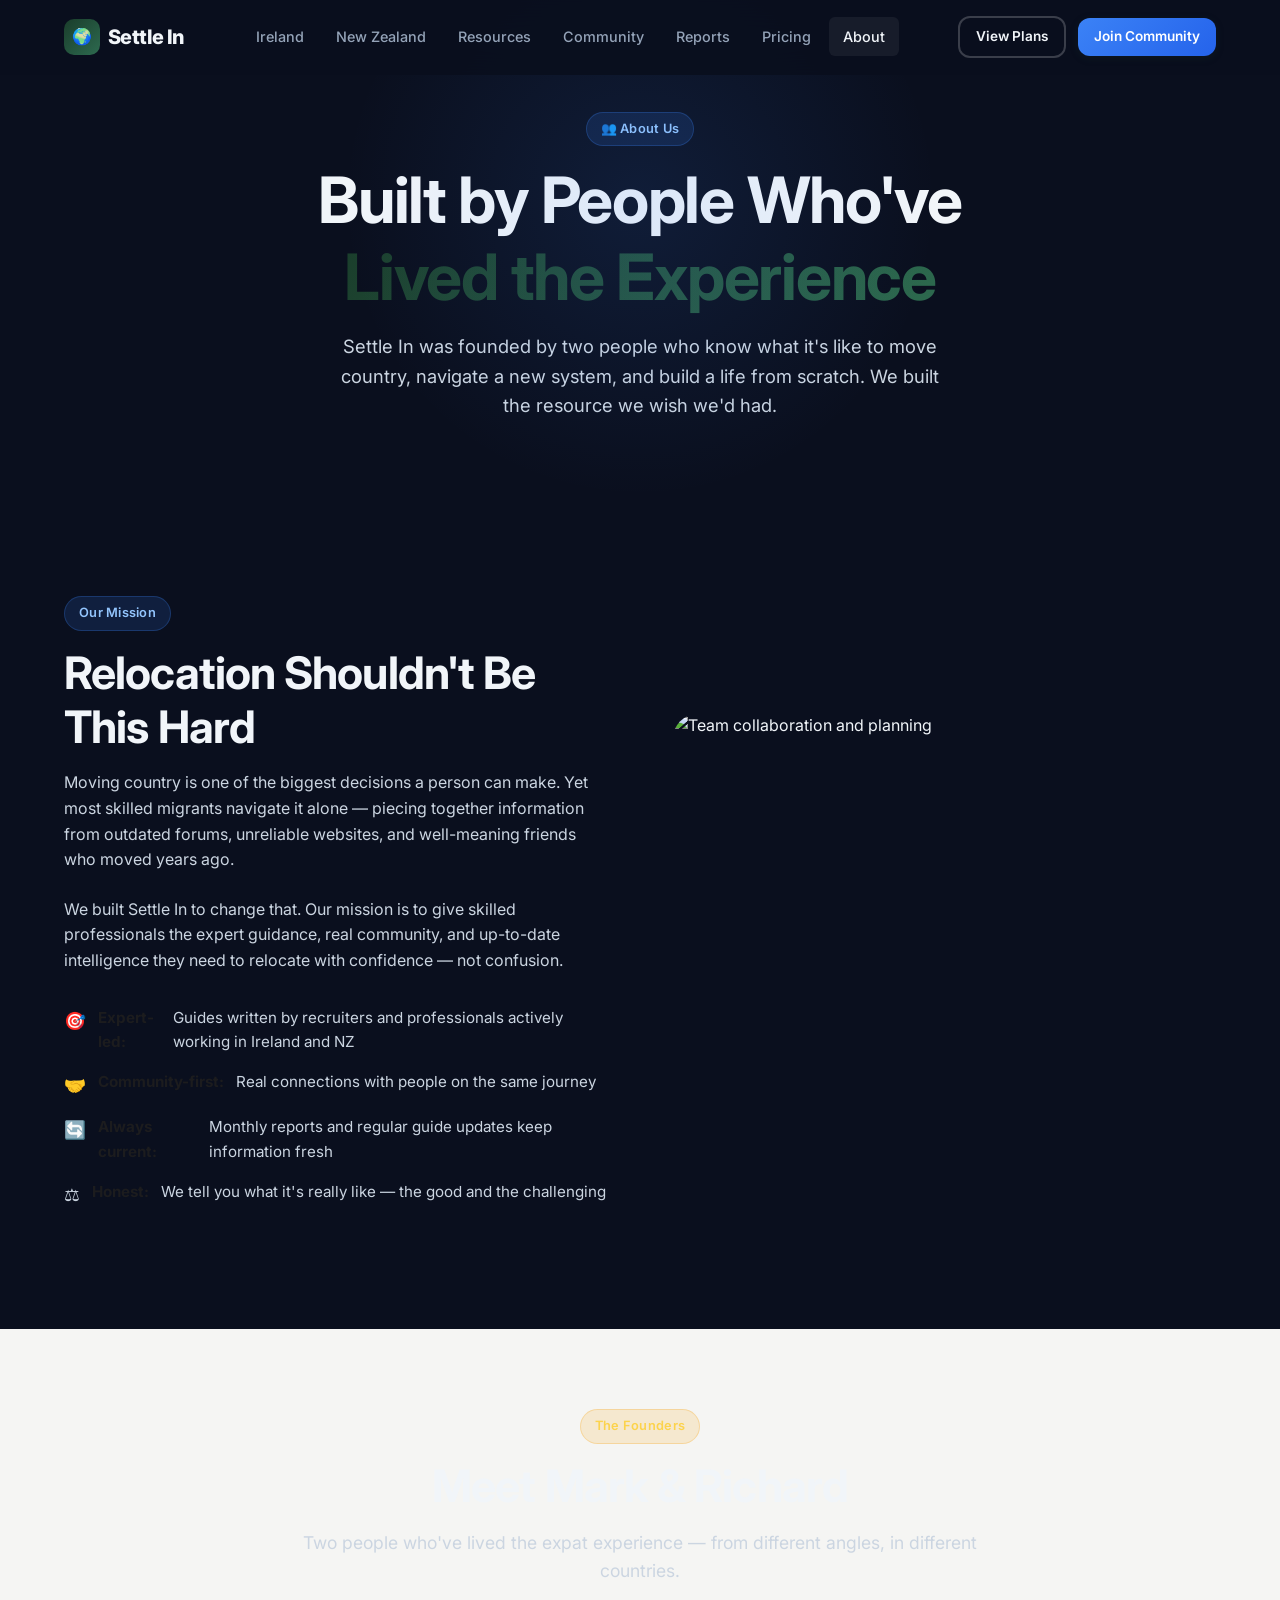
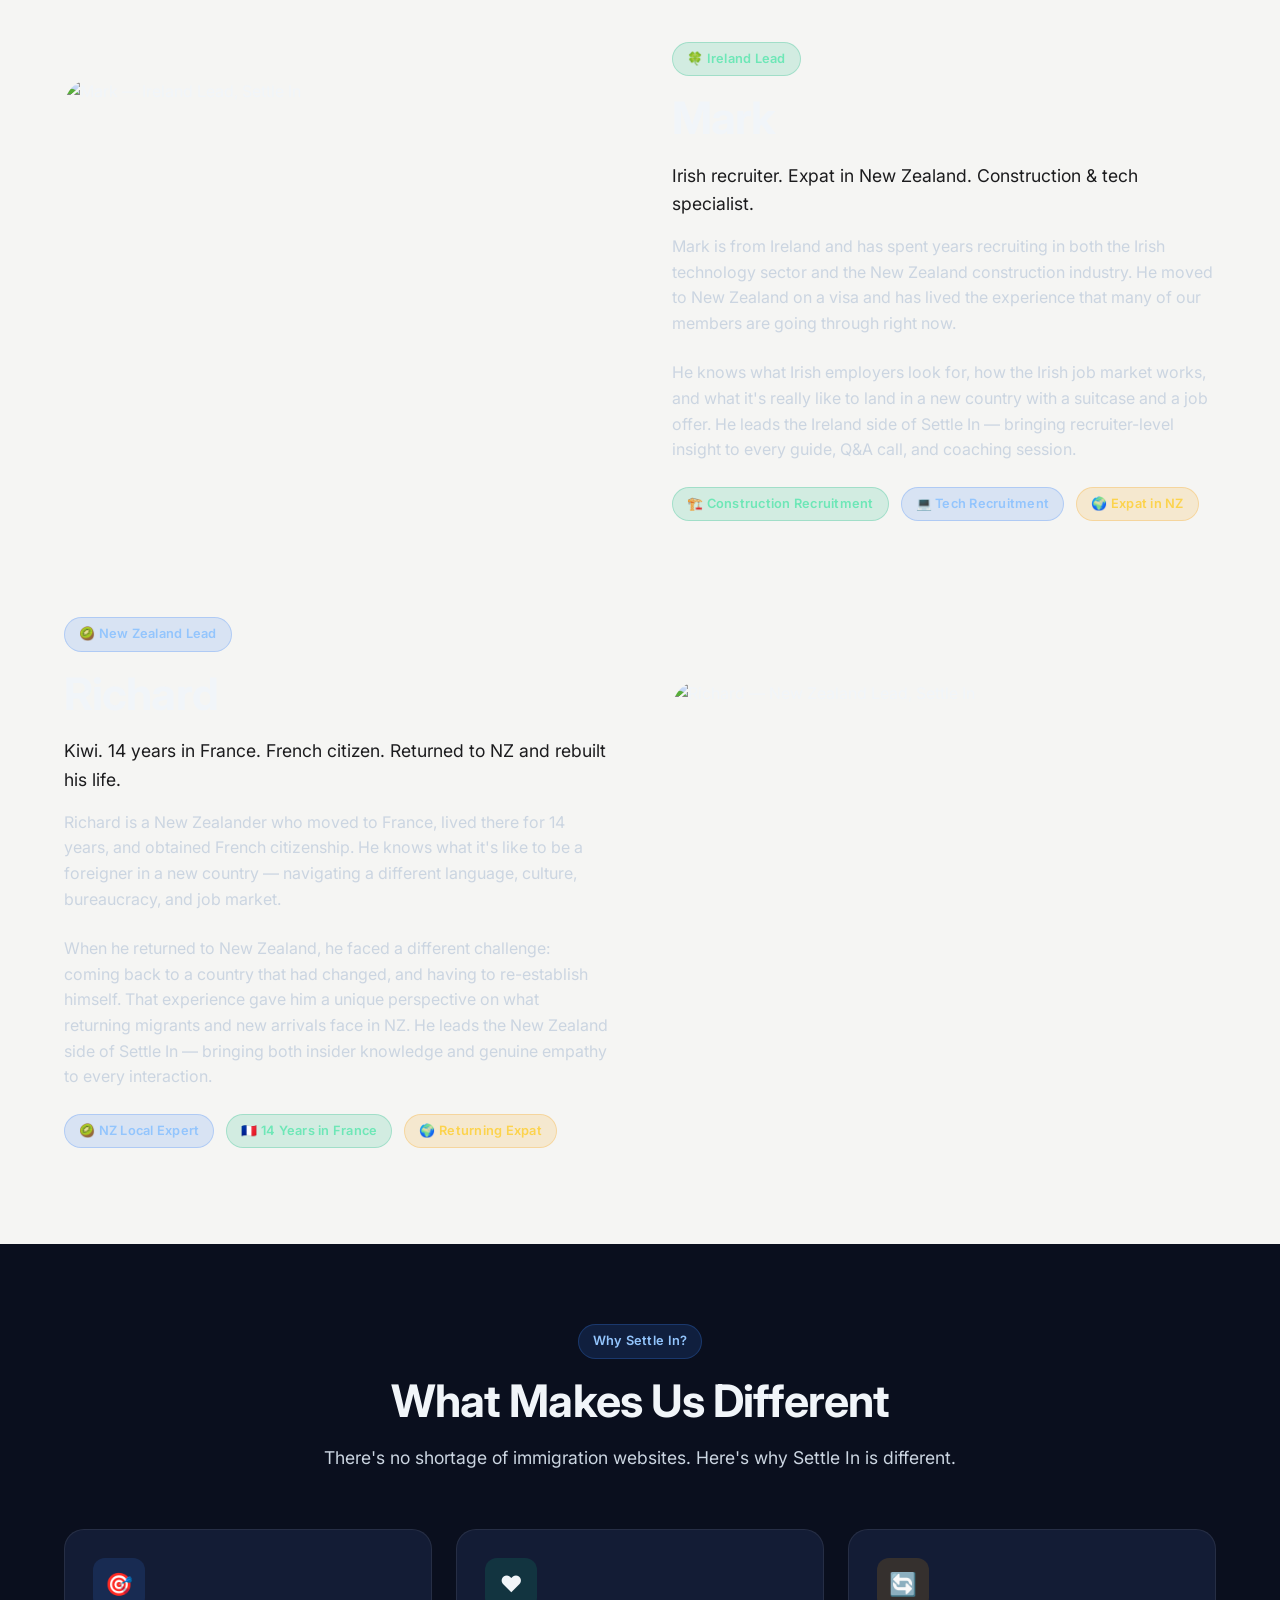
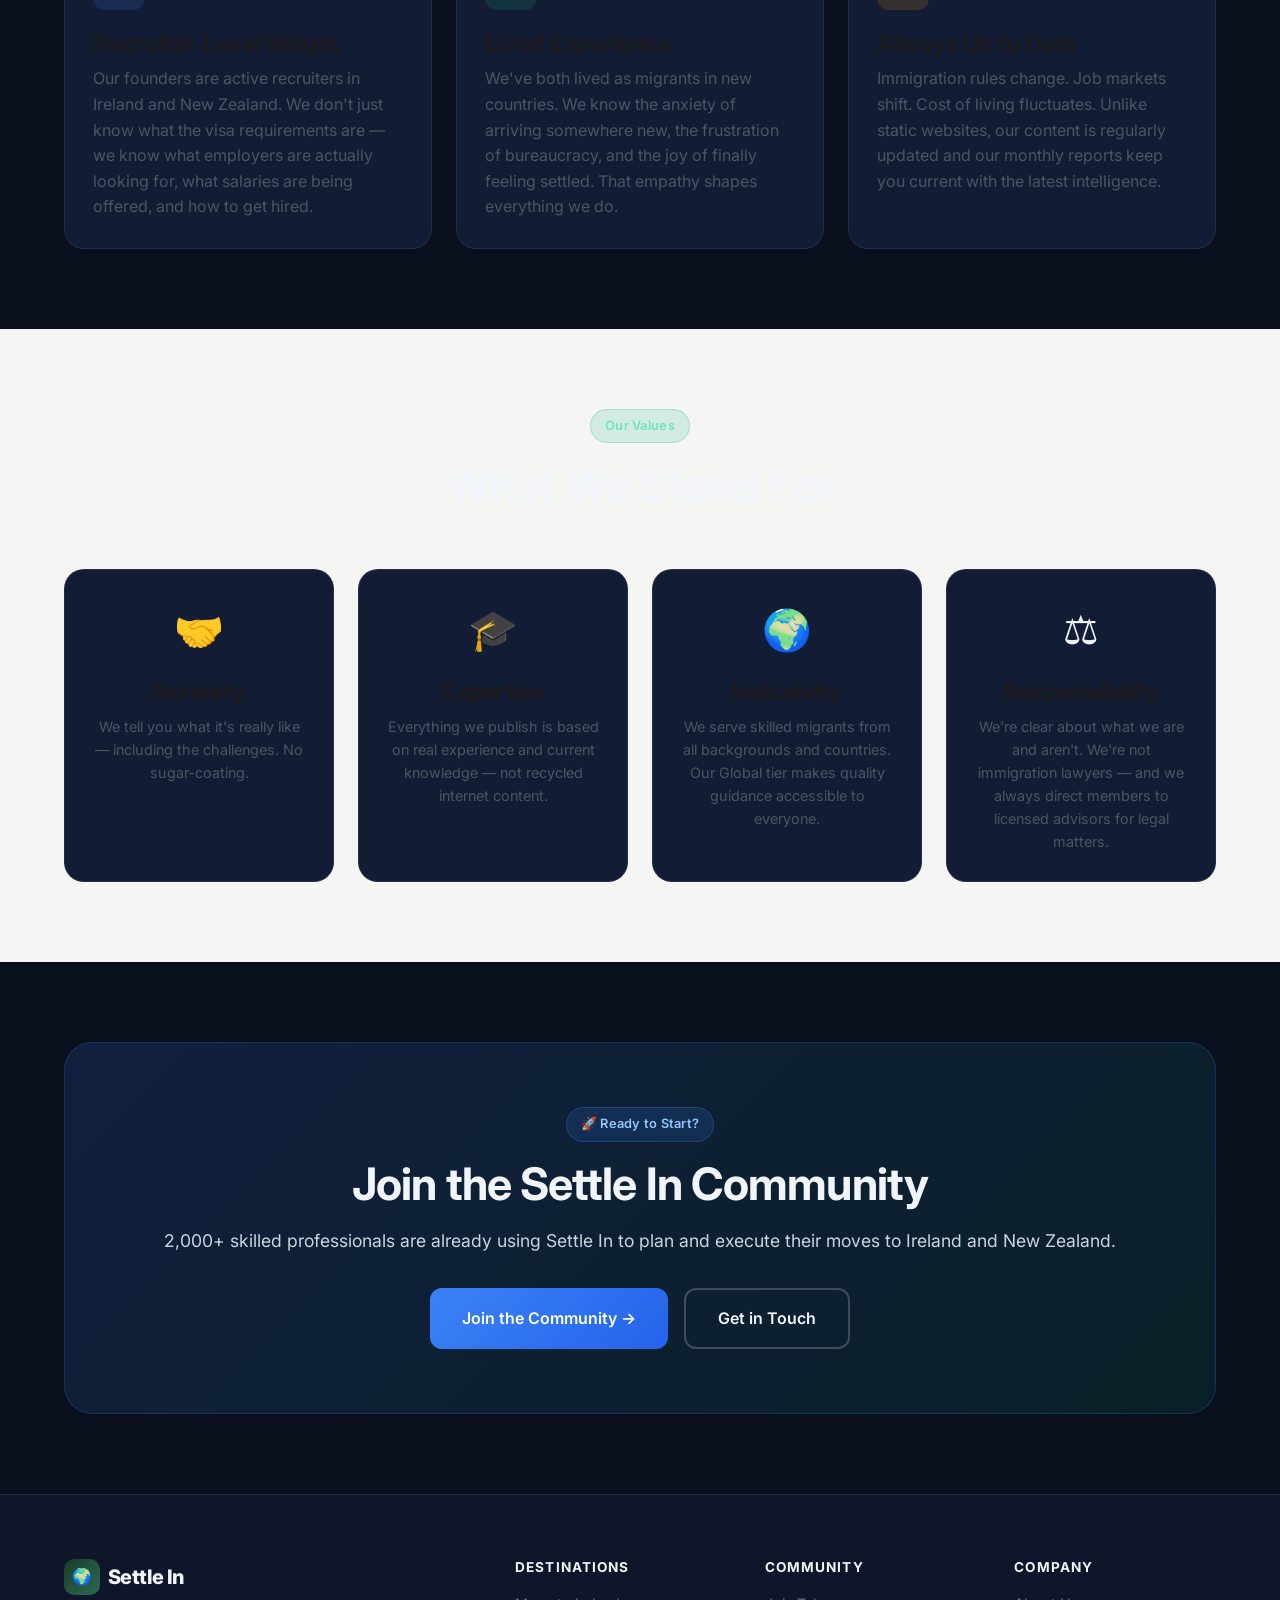
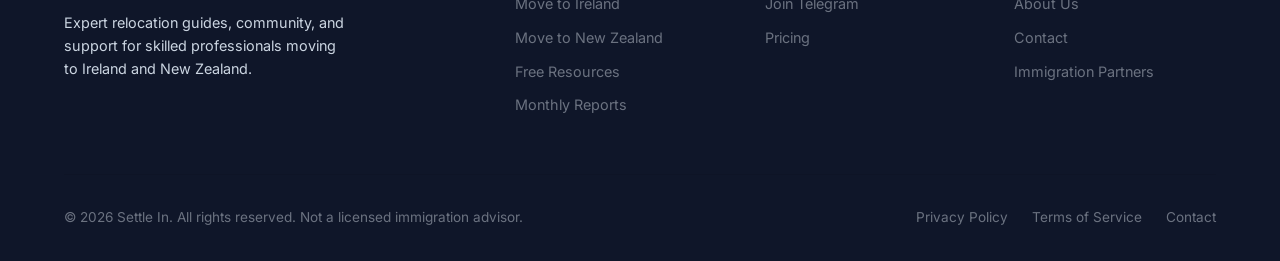
==== commit a0b7ccc6: "Update website code" ====
--- a/about.html
+++ b/about.html
@@ -11,7 +11,7 @@
   <link href="https://fonts.googleapis.com/css2?family=Inter:wght@400;500;600;700;800&display=swap" rel="stylesheet" />
   <link rel="stylesheet" href="css/style.css" />
 </head>
-<body>
+<body class="legacy-dark-theme">
 
   <nav class="nav" role="navigation" aria-label="Main navigation">
     <div class="container">
--- a/css/style.css
+++ b/css/style.css
@@ -5,32 +5,51 @@
 
 /* ---------- CSS Custom Properties ---------- */
 :root {
-  --color-bg:          #0a0f1e;
-  --color-bg-2:        #0f1629;
-  --color-bg-card:     #131c35;
-  --color-bg-glass:    rgba(19, 28, 53, 0.7);
-  --color-border:      rgba(255,255,255,0.08);
-  --color-border-hover:rgba(255,255,255,0.18);
-
-  --color-primary:     #3b82f6;   /* electric blue */
-  --color-primary-glow:rgba(59,130,246,0.25);
-  --color-emerald:     #10b981;   /* NZ / Ireland green */
-  --color-emerald-glow:rgba(16,185,129,0.2);
-  --color-gold:        #f59e0b;
-
-  --color-text:        #f1f5f9;
-  --color-text-muted:  #94a3b8;
-  --color-text-faint:  #475569;
-
+  /* Brand Colors - SettleIn 2026 */
+  --brand-green:       #1a3d2b;   /* Primary - deep forest green */
+  --brand-green-light: #2d6a4f;   /* Hover states */
+  --brand-gold:        #d4a017;   /* Accent - warm amber/gold */
+  --brand-gold-light:  #e8b923;   /* Gold hover */
+  --brand-dark:        #0a0a0a;   /* Pioneer sections */
+  --brand-charcoal:    #1c1c1e;   /* Dark text */
+  --brand-cream:       #fafaf8;   /* Page backgrounds (light mode) */
+  --brand-muted:       #6b7280;   /* Secondary text */
+
+  /* Background Colors */
+  --color-bg:          #fafaf8;   /* Cream background */
+  --color-bg-2:        #f5f5f3;   /* Slightly darker cream */
+  --color-bg-card:     #ffffff;   /* Card backgrounds */
+  --color-bg-glass:    rgba(255, 255, 255, 0.9);
+  --color-bg-dark:     #0a0a0a;   /* Dark sections (Pioneer) */
+  --color-border:      rgba(0,0,0,0.08);
+  --color-border-hover:rgba(0,0,0,0.15);
+
+  /* Semantic Colors */
+  --color-primary:     #1a3d2b;   /* Brand green */
+  --color-primary-glow:rgba(26,61,43,0.15);
+  --color-emerald:     #2d6a4f;   /* Light green */
+  --color-emerald-glow:rgba(45,106,79,0.2);
+  --color-gold:        #d4a017;   /* Brand gold */
+  --color-gold-glow:   rgba(212,160,23,0.2);
+
+  /* Text Colors */
+  --color-text:        #1c1c1e;   /* Primary text */
+  --color-text-muted:  #6b7280;   /* Secondary text */
+  --color-text-faint:  #9ca3af;   /* Tertiary text */
+  --color-text-light:  #ffffff;   /* Text on dark backgrounds */
+
+  /* Spacing & Effects */
   --radius-sm:  6px;
   --radius-md:  12px;
   --radius-lg:  20px;
   --radius-xl:  28px;
-
-  --shadow-card: 0 4px 24px rgba(0,0,0,0.4);
-  --shadow-glow: 0 0 40px rgba(59,130,246,0.15);
-
-  --transition: 0.25s cubic-bezier(0.4,0,0.2,1);
+  --radius-full: 9999px;
+
+  --shadow-card: 0 1px 3px rgba(0,0,0,0.08), 0 1px 2px rgba(0,0,0,0.06);
+  --shadow-card-hover: 0 4px 12px rgba(0,0,0,0.12), 0 2px 4px rgba(0,0,0,0.08);
+  --shadow-glow: 0 0 40px rgba(26,61,43,0.15);
+
+  --transition: 0.2s cubic-bezier(0.4,0,0.2,1);
   --font: 'Inter', system-ui, -apple-system, sans-serif;
 }
 
@@ -102,15 +121,17 @@
   top: 0; left: 0; right: 0;
   z-index: 1000;
   padding: 1rem 0;
-  transition: background var(--transition), backdrop-filter var(--transition), border-color var(--transition);
-  border-bottom: 1px solid transparent;
-}
-
-.nav.scrolled {
-  background: rgba(10, 15, 30, 0.92);
+  background: rgba(250, 250, 248, 0.95);
   backdrop-filter: blur(20px);
   -webkit-backdrop-filter: blur(20px);
+  transition: background var(--transition), backdrop-filter var(--transition), border-color var(--transition), box-shadow var(--transition);
+  border-bottom: 1px solid transparent;
+}
+
+.nav.scrolled {
+  background: rgba(250, 250, 248, 0.98);
   border-bottom-color: var(--color-border);
+  box-shadow: 0 2px 8px rgba(0,0,0,0.04);
 }
 
 .nav-inner {
@@ -199,7 +220,10 @@
   transition: color var(--transition), background var(--transition);
 }
 
-.nav-mobile a:hover { color: var(--color-text); background: rgba(255,255,255,0.06); }
+.nav-mobile a:hover { 
+  color: var(--color-text); 
+  background: var(--color-bg-2);
+}
 
 @media (max-width: 900px) {
   .nav-links { display: none; }
@@ -223,43 +247,53 @@
 }
 
 .btn-primary {
-  background: linear-gradient(135deg, var(--color-primary), #2563eb);
+  background: var(--color-primary);
   color: #fff;
-  box-shadow: 0 4px 20px var(--color-primary-glow);
+  box-shadow: 0 2px 8px rgba(26,61,43,0.2);
+  transition: all 0.3s ease;
 }
 .btn-primary:hover {
+  background: var(--brand-green-light);
   transform: translateY(-2px);
-  box-shadow: 0 8px 30px var(--color-primary-glow);
+  box-shadow: 0 4px 16px rgba(26,61,43,0.3);
 }
 
 .btn-emerald {
-  background: linear-gradient(135deg, var(--color-emerald), #059669);
+  background: var(--color-emerald);
   color: #fff;
-  box-shadow: 0 4px 20px var(--color-emerald-glow);
+  box-shadow: 0 2px 8px rgba(45,106,79,0.2);
+  transition: all 0.3s ease;
 }
 .btn-emerald:hover {
+  background: #247456;
   transform: translateY(-2px);
-  box-shadow: 0 8px 30px var(--color-emerald-glow);
+  box-shadow: 0 4px 16px rgba(45,106,79,0.3);
 }
 
 .btn-outline {
   background: transparent;
   color: var(--color-text);
-  border: 1px solid var(--color-border-hover);
+  border: 2px solid var(--color-primary);
+  transition: all 0.3s ease;
 }
 .btn-outline:hover {
-  background: rgba(255,255,255,0.06);
-  border-color: rgba(255,255,255,0.3);
-  transform: translateY(-1px);
+  background: var(--color-primary);
+  color: #fff;
+  transform: translateY(-2px);
+  box-shadow: 0 4px 16px rgba(26,61,43,0.2);
 }
 
 .btn-ghost {
-  background: rgba(255,255,255,0.06);
+  background: var(--color-bg-2);
   color: var(--color-text);
   border: 1px solid var(--color-border);
+  transition: all 0.3s ease;
 }
 .btn-ghost:hover {
-  background: rgba(255,255,255,0.1);
+  background: var(--color-bg-card);
+  border-color: var(--color-border-hover);
+  transform: translateY(-1px);
+  box-shadow: var(--shadow-card);
 }
 
 .btn-lg { padding: 1rem 2rem; font-size: 1rem; }
@@ -689,16 +723,17 @@
 .faq-icon {
   width: 24px; height: 24px;
   border-radius: 50%;
-  background: rgba(255,255,255,0.06);
+  background: var(--color-bg-2);
   display: flex; align-items: center; justify-content: center;
   font-size: 1rem;
   flex-shrink: 0;
-  transition: transform var(--transition), background var(--transition);
+  transition: transform var(--transition), background var(--transition), color var(--transition);
+  color: var(--color-text-muted);
 }
 
 .faq-item.open .faq-icon {
   transform: rotate(45deg);
-  background: rgba(59,130,246,0.2);
+  background: rgba(26,61,43,0.15);
   color: var(--color-primary);
 }
 
@@ -1089,3 +1124,889 @@
 
 .check-yes { color: var(--color-emerald); font-size: 1.1rem; }
 .check-no  { color: var(--color-text-faint); font-size: 1.1rem; }
+
+/* ---------- SVG Icons ---------- */
+.icon-svg {
+  display: inline-block;
+  width: 1.25rem;
+  height: 1.25rem;
+  vertical-align: middle;
+  flex-shrink: 0;
+}
+
+.icon-svg-sm { width: 1rem; height: 1rem; }
+.icon-svg-lg { width: 1.5rem; height: 1.5rem; }
+.icon-svg-xl { width: 2rem; height: 2rem; }
+
+/* ---------- Cursor Trail Effect ---------- */
+.cursor-trail {
+  position: fixed;
+  pointer-events: none;
+  width: 20px;
+  height: 20px;
+  border-radius: 50%;
+  background: radial-gradient(circle, rgba(59,130,246,0.4) 0%, rgba(59,130,246,0.1) 50%, transparent 100%);
+  filter: blur(8px);
+  z-index: 9999;
+  animation: cursorFade 0.5s ease-out forwards;
+}
+
+@keyframes cursorFade {
+  0% { opacity: 1; transform: scale(1); }
+  100% { opacity: 0; transform: scale(0.5); }
+}
+
+/* Disable cursor trail on touch devices */
+@media (hover: none) and (pointer: coarse) {
+  .cursor-trail { display: none; }
+}
+
+/* ---------- Mobile Optimizations ---------- */
+@media (max-width: 375px) {
+  body { font-size: 16px; }
+  .container { padding: 0 1rem; }
+  h1 { font-size: 2rem; }
+  h2 { font-size: 1.6rem; }
+  .btn { min-height: 44px; min-width: 44px; }
+}
+
+@media (max-width: 768px) {
+  .nav-links { display: none; }
+  .nav-hamburger { display: flex; }
+  .nav-cta .btn-outline { display: none; }
+  
+  body { overflow-x: hidden; }
+  .container { overflow-x: hidden; }
+  
+  .btn { 
+    padding: 0.875rem 1.5rem;
+    min-height: 44px;
+  }
+  
+  .form-input,
+  .form-select,
+  .form-textarea {
+    font-size: 16px; /* Prevents zoom on iOS */
+    min-height: 44px;
+  }
+}
+
+@media (min-width: 1024px) {
+  .container { max-width: 1200px; }
+}
+
+@media (min-width: 1440px) {
+  .container { max-width: 1280px; }
+  .section { padding: 6rem 0; }
+}
+
+/* ---------- Pioneer Dark Section ---------- */
+.pioneer-section {
+  background: var(--brand-dark);
+  color: var(--color-text-light);
+  padding: 5rem 0;
+  position: relative;
+  overflow: hidden;
+}
+
+.pioneer-section::before {
+  content: '';
+  position: absolute;
+  top: 0; left: 0; right: 0; bottom: 0;
+  background: radial-gradient(circle at 50% 50%, rgba(212,160,23,0.08) 0%, transparent 60%);
+  pointer-events: none;
+}
+
+.pioneer-section .container { position: relative; z-index: 1; }
+
+.pioneer-section h2,
+.pioneer-section h3 {
+  color: var(--color-text-light);
+}
+
+.pioneer-section p {
+  color: rgba(255,255,255,0.7);
+}
+
+.pioneer-badge {
+  background: rgba(212,160,23,0.15);
+  color: var(--brand-gold);
+  border: 1px solid rgba(212,160,23,0.3);
+  padding: 0.375rem 0.875rem;
+  border-radius: 100px;
+  font-size: 0.8rem;
+  font-weight: 600;
+  letter-spacing: 0.02em;
+  display: inline-flex;
+  align-items: center;
+  gap: 0.375rem;
+}
+
+.pioneer-spots-counter {
+  display: inline-flex;
+  align-items: center;
+  gap: 0.75rem;
+  background: rgba(212,160,23,0.1);
+  border: 1px solid rgba(212,160,23,0.2);
+  padding: 1rem 1.5rem;
+  border-radius: var(--radius-lg);
+  margin: 2rem 0;
+}
+
+.pioneer-spots-number {
+  font-size: 2.5rem;
+  font-weight: 800;
+  color: var(--brand-gold);
+  line-height: 1;
+}
+
+.pioneer-spots-label {
+  font-size: 0.9rem;
+  color: rgba(255,255,255,0.7);
+}
+
+.btn-gold {
+  background: var(--brand-gold);
+  color: var(--brand-dark);
+  font-weight: 700;
+  transition: all 0.3s ease;
+}
+
+.btn-gold:hover {
+  background: var(--brand-gold-light);
+  transform: translateY(-2px) scale(1.02);
+  box-shadow: 0 8px 30px rgba(212,160,23,0.4);
+}
+
+.btn-ghost-light {
+  background: transparent;
+  color: var(--color-text-light);
+  border: 1px solid rgba(255,255,255,0.2);
+  transition: all 0.3s ease;
+}
+
+.btn-ghost-light:hover {
+  background: rgba(255,255,255,0.1);
+  border-color: rgba(255,255,255,0.4);
+  transform: translateY(-1px);
+}
+
+/* ---------- Lead Magnet Cards ---------- */
+.lead-magnet-card {
+  background: var(--color-bg-card);
+  border: 2px solid var(--color-border);
+  border-radius: var(--radius-xl);
+  padding: 2.5rem;
+  transition: all 0.3s ease;
+}
+
+.lead-magnet-card:hover {
+  border-color: var(--color-primary);
+  box-shadow: var(--shadow-card-hover);
+  transform: translateY(-4px);
+}
+
+.lead-magnet-icon {
+  width: 64px;
+  height: 64px;
+  border-radius: var(--radius-lg);
+  background: linear-gradient(135deg, var(--color-primary), var(--color-emerald));
+  display: flex;
+  align-items: center;
+  justify-content: center;
+  font-size: 2rem;
+  margin-bottom: 1.5rem;
+  color: white;
+}
+
+.lead-magnet-card h3 {
+  margin-bottom: 0.75rem;
+  font-size: 1.4rem;
+}
+
+.lead-magnet-card p {
+  margin-bottom: 1.5rem;
+  font-size: 0.95rem;
+  line-height: 1.6;
+}
+
+.lead-magnet-form {
+  display: flex;
+  flex-direction: column;
+  gap: 0.75rem;
+}
+
+.lead-magnet-form .form-input {
+  background: var(--color-bg);
+  border: 1px solid var(--color-border);
+  padding: 0.875rem 1rem;
+  font-size: 0.95rem;
+  min-height: 48px;
+}
+
+.lead-magnet-form .btn {
+  width: 100%;
+  justify-content: center;
+  min-height: 48px;
+  font-size: 1rem;
+}
+
+.form-success {
+  background: rgba(16,185,129,0.1);
+  border: 1px solid rgba(16,185,129,0.3);
+  border-radius: var(--radius-md);
+  padding: 1.5rem;
+  text-align: center;
+}
+
+.form-success h4 {
+  color: var(--color-emerald);
+  margin-bottom: 0.5rem;
+}
+
+.form-success p {
+  color: var(--color-text-muted);
+  font-size: 0.9rem;
+}
+
+/* ---------- Content Library Preview ---------- */
+.content-preview-grid {
+  display: grid;
+  grid-template-columns: repeat(3, 1fr);
+  gap: 1.5rem;
+}
+
+.content-preview-card {
+  background: var(--color-bg-card);
+  border: 1px solid var(--color-border);
+  border-radius: var(--radius-lg);
+  padding: 1.5rem;
+  position: relative;
+  overflow: hidden;
+  transition: all 0.3s ease;
+}
+
+.content-preview-card:hover {
+  border-color: var(--color-border-hover);
+  box-shadow: var(--shadow-card);
+}
+
+.content-preview-card.locked::after {
+  content: '';
+  position: absolute;
+  bottom: 0;
+  left: 0;
+  right: 0;
+  height: 40%;
+  background: linear-gradient(to bottom, transparent 0%, rgba(250,250,248,0.95) 100%);
+  pointer-events: none;
+}
+
+.content-tag {
+  display: inline-block;
+  padding: 0.25rem 0.625rem;
+  border-radius: 4px;
+  font-size: 0.75rem;
+  font-weight: 600;
+  margin-bottom: 0.75rem;
+}
+
+.content-tag.tag-nz {
+  background: rgba(59,130,246,0.15);
+  color: #3b82f6;
+}
+
+.content-tag.tag-ireland {
+  background: rgba(16,185,129,0.15);
+  color: #10b981;
+}
+
+.content-tag.tag-both {
+  background: rgba(212,160,23,0.15);
+  color: var(--brand-gold);
+}
+
+.content-type {
+  font-size: 0.8rem;
+  color: var(--color-text-muted);
+  text-transform: uppercase;
+  letter-spacing: 0.05em;
+  margin-bottom: 0.5rem;
+}
+
+.content-preview-card h4 {
+  font-size: 1rem;
+  margin-bottom: 1rem;
+  line-height: 1.4;
+}
+
+.content-unlock-cta {
+  display: inline-flex;
+  align-items: center;
+  gap: 0.5rem;
+  font-size: 0.85rem;
+  font-weight: 600;
+  color: var(--color-primary);
+  transition: color var(--transition);
+}
+
+.content-unlock-cta:hover {
+  color: var(--color-emerald);
+}
+
+@media (max-width: 900px) {
+  .content-preview-grid { grid-template-columns: repeat(2, 1fr); }
+}
+
+@media (max-width: 640px) {
+  .content-preview-grid { grid-template-columns: 1fr; }
+}
+
+/* ---------- Pain Point Cards ---------- */
+.pain-points-grid {
+  display: grid;
+  grid-template-columns: repeat(3, 1fr);
+  gap: 1.5rem;
+}
+
+.pain-point-card {
+  background: var(--color-bg-card);
+  border: 1px solid var(--color-border);
+  border-radius: var(--radius-lg);
+  padding: 2rem;
+  transition: all 0.3s ease;
+}
+
+.pain-point-card:hover {
+  border-color: var(--color-primary);
+  box-shadow: var(--shadow-card-hover);
+  transform: translateY(-4px);
+}
+
+.pain-point-icon {
+  font-size: 2rem;
+  margin-bottom: 1rem;
+}
+
+.pain-point-card h3 {
+  font-size: 1.1rem;
+  margin-bottom: 0.75rem;
+  color: var(--color-text);
+}
+
+.pain-point-card p {
+  font-size: 0.9rem;
+  line-height: 1.6;
+}
+
+@media (max-width: 900px) {
+  .pain-points-grid { grid-template-columns: repeat(2, 1fr); }
+}
+
+@media (max-width: 640px) {
+  .pain-points-grid { grid-template-columns: 1fr; }
+}
+
+/* ---------- Product Journey Cards ---------- */
+.journey-cards {
+  display: grid;
+  grid-template-columns: repeat(3, 1fr);
+  gap: 2rem;
+  max-width: 1100px;
+  margin: 0 auto;
+}
+
+.journey-card {
+  background: var(--color-bg-card);
+  border: 1px solid var(--color-border);
+  border-radius: var(--radius-xl);
+  padding: 2.5rem;
+  position: relative;
+  transition: all 0.3s ease;
+}
+
+.journey-card:hover {
+  border-color: var(--color-border-hover);
+  box-shadow: var(--shadow-card-hover);
+  transform: translateY(-6px);
+}
+
+.journey-card.featured {
+  border-color: var(--color-primary);
+  box-shadow: 0 0 0 1px var(--color-primary), var(--shadow-glow);
+}
+
+.journey-card.pioneer-card {
+  background: var(--brand-dark);
+  border-color: rgba(212,160,23,0.3);
+  color: var(--color-text-light);
+}
+
+.journey-card.pioneer-card h3,
+.journey-card.pioneer-card .journey-tagline {
+  color: var(--color-text-light);
+}
+
+.journey-card.pioneer-card p,
+.journey-card.pioneer-card li {
+  color: rgba(255,255,255,0.7);
+}
+
+.journey-stage {
+  font-size: 3rem;
+  font-weight: 800;
+  color: var(--color-text-faint);
+  line-height: 1;
+  margin-bottom: 1rem;
+}
+
+.journey-card.pioneer-card .journey-stage {
+  color: rgba(212,160,23,0.3);
+}
+
+.journey-product-name {
+  font-size: 1.8rem;
+  font-weight: 800;
+  margin-bottom: 0.5rem;
+}
+
+.journey-tagline {
+  font-size: 1rem;
+  color: var(--color-text-muted);
+  font-style: italic;
+  margin-bottom: 1.5rem;
+  padding-bottom: 1.5rem;
+  border-bottom: 1px solid var(--color-border);
+}
+
+.journey-features {
+  margin-bottom: 1.5rem;
+}
+
+.journey-features li {
+  display: flex;
+  align-items: flex-start;
+  gap: 0.625rem;
+  font-size: 0.9rem;
+  color: var(--color-text-muted);
+  padding: 0.4rem 0;
+}
+
+.journey-features li::before {
+  content: '✓';
+  color: var(--color-emerald);
+  font-weight: 700;
+  flex-shrink: 0;
+}
+
+.journey-card.pioneer-card .journey-features li::before {
+  color: var(--brand-gold);
+}
+
+.journey-price {
+  font-size: 1.4rem;
+  font-weight: 700;
+  color: var(--color-text);
+  margin-bottom: 1.5rem;
+}
+
+.journey-card.pioneer-card .journey-price {
+  color: var(--brand-gold);
+}
+
+.journey-card .btn {
+  width: 100%;
+  justify-content: center;
+}
+
+@media (max-width: 900px) {
+  .journey-cards { grid-template-columns: 1fr; max-width: 420px; }
+}
+
+/* ---------- Country Stats Cards ---------- */
+.country-stats {
+  display: grid;
+  grid-template-columns: repeat(3, 1fr);
+  gap: 1rem;
+  margin-top: 1.5rem;
+}
+
+.country-stat-item {
+  background: rgba(255,255,255,0.05);
+  border: 1px solid rgba(255,255,255,0.1);
+  border-radius: var(--radius-md);
+  padding: 1rem;
+  text-align: center;
+}
+
+.country-stat-label {
+  font-size: 0.8rem;
+  color: rgba(255,255,255,0.6);
+  margin-bottom: 0.5rem;
+}
+
+.country-stat-value {
+  font-size: 1.1rem;
+  font-weight: 700;
+  color: white;
+}
+
+@media (max-width: 640px) {
+  .country-stats { grid-template-columns: 1fr; }
+}
+
+/* ---------- Coming Soon Cards ---------- */
+.coming-soon-card {
+  background: var(--color-bg-card);
+  border: 1px dashed var(--color-border);
+  border-radius: var(--radius-xl);
+  padding: 2.5rem;
+  text-align: center;
+  opacity: 0.6;
+  position: relative;
+  overflow: hidden;
+}
+
+.coming-soon-badge {
+  background: rgba(107,114,128,0.15);
+  color: var(--color-text-muted);
+  border: 1px solid rgba(107,114,128,0.25);
+  padding: 0.375rem 0.875rem;
+  border-radius: 100px;
+  font-size: 0.8rem;
+  font-weight: 600;
+  display: inline-block;
+  margin-bottom: 1rem;
+}
+
+.coming-soon-card h3 {
+  margin-bottom: 1rem;
+}
+
+.coming-soon-card .btn {
+  margin-top: 1rem;
+}
+
+/* ---------- Social Proof Bar ---------- */
+.social-proof-bar {
+  display: flex;
+  align-items: center;
+  justify-content: center;
+  gap: 1rem;
+  flex-wrap: wrap;
+  margin-top: 2rem;
+  padding-top: 2rem;
+  border-top: 1px solid var(--color-border);
+}
+
+.social-proof-text {
+  font-size: 0.9rem;
+  color: var(--color-text-muted);
+}
+
+.social-proof-flags {
+  display: flex;
+  gap: 0.5rem;
+  font-size: 1.2rem;
+}
+
+/* ---------- Dropdown Menu ---------- */
+.nav-dropdown {
+  position: relative;
+}
+
+.nav-dropdown-toggle {
+  display: flex;
+  align-items: center;
+  gap: 0.25rem;
+  padding: 0.5rem 0.875rem;
+  border-radius: var(--radius-sm);
+  font-size: 0.9rem;
+  font-weight: 500;
+  color: var(--color-text-muted);
+  transition: color var(--transition), background var(--transition);
+  cursor: pointer;
+}
+
+.nav-dropdown-toggle:hover {
+  color: var(--color-text);
+  background: rgba(255,255,255,0.06);
+}
+
+.nav-dropdown-menu {
+  position: absolute;
+  top: calc(100% + 0.5rem);
+  left: 0;
+  min-width: 200px;
+  background: var(--color-bg-card);
+  border: 1px solid var(--color-border);
+  border-radius: var(--radius-md);
+  box-shadow: var(--shadow-card-hover);
+  padding: 0.5rem;
+  opacity: 0;
+  visibility: hidden;
+  transform: translateY(-10px);
+  transition: all 0.2s ease;
+  z-index: 100;
+}
+
+.nav-dropdown:hover .nav-dropdown-menu,
+.nav-dropdown-menu.open {
+  opacity: 1;
+  visibility: visible;
+  transform: translateY(0);
+}
+
+.nav-dropdown-menu a {
+  display: flex;
+  align-items: center;
+  gap: 0.5rem;
+  padding: 0.625rem 0.875rem;
+  border-radius: var(--radius-sm);
+  font-size: 0.9rem;
+  color: var(--color-text-muted);
+  transition: all var(--transition);
+}
+
+.nav-dropdown-menu a:hover {
+  background: rgba(255,255,255,0.06);
+  color: var(--color-text);
+}
+
+/* ---------- Smooth Scroll Offset ---------- */
+html {
+  scroll-padding-top: 80px;
+}
+
+/* ---------- Interactive World Map ---------- */
+.world-map-container {
+  max-width: 900px;
+  margin: 0 auto 3rem;
+  background: var(--color-bg-card);
+  border: 1px solid var(--color-border);
+  border-radius: var(--radius-xl);
+  padding: 2rem;
+  box-shadow: var(--shadow-card);
+}
+
+.world-map-svg {
+  width: 100%;
+  height: auto;
+  display: block;
+}
+
+.map-country {
+  transition: all 0.3s ease;
+}
+
+.map-country.active:hover {
+  opacity: 1 !important;
+}
+
+.map-country.coming-soon:hover {
+  opacity: 0.8 !important;
+}
+
+.map-legend {
+  display: flex;
+  justify-content: center;
+  gap: 2rem;
+  margin-top: 1.5rem;
+  flex-wrap: wrap;
+}
+
+.map-legend-item {
+  display: flex;
+  align-items: center;
+  gap: 0.5rem;
+  font-size: 0.85rem;
+  color: var(--color-text-muted);
+}
+
+.map-legend-color {
+  width: 20px;
+  height: 20px;
+  border-radius: 4px;
+  border: 1px solid var(--color-border);
+}
+
+.map-legend-color.active {
+  background: var(--color-primary);
+}
+
+.map-legend-color.coming-soon {
+  background: var(--brand-gold);
+}
+
+@media (max-width: 640px) {
+  .world-map-container {
+    padding: 1rem;
+  }
+}
+
+/* ---------- Legacy Dark Theme Override ---------- */
+/* Temporary fix for old HTML pages until they're rebuilt */
+body.legacy-dark-theme {
+  background-color: #0a0f1e;
+  color: #f1f5f9;
+}
+
+body.legacy-dark-theme .nav {
+  background: rgba(10, 15, 30, 0.95);
+}
+
+body.legacy-dark-theme .nav.scrolled {
+  background: rgba(10, 15, 30, 0.98);
+}
+
+body.legacy-dark-theme .nav-links a {
+  color: #94a3b8;
+}
+
+body.legacy-dark-theme .nav-links a:hover,
+body.legacy-dark-theme .nav-links a.active {
+  color: #f1f5f9;
+  background: rgba(255,255,255,0.06);
+}
+
+body.legacy-dark-theme .page-hero {
+  background: #0a0f1e;
+}
+
+body.legacy-dark-theme .page-hero::before {
+  background: radial-gradient(circle, rgba(59,130,246,0.12) 0%, transparent 70%);
+}
+
+body.legacy-dark-theme h1,
+body.legacy-dark-theme h2,
+body.legacy-dark-theme h3,
+body.legacy-dark-theme h4,
+body.legacy-dark-theme h5 {
+  color: #f1f5f9;
+}
+
+body.legacy-dark-theme p {
+  color: #cbd5e1;
+}
+
+body.legacy-dark-theme .card,
+body.legacy-dark-theme .report-card,
+body.legacy-dark-theme .testimonial-card,
+body.legacy-dark-theme .pricing-card {
+  background: #131c35;
+  border-color: rgba(255,255,255,0.08);
+}
+
+body.legacy-dark-theme .section {
+  background: #0a0f1e;
+}
+
+body.legacy-dark-theme .stats-bar {
+  background: #0f1629;
+  border-color: rgba(255,255,255,0.08);
+}
+
+body.legacy-dark-theme .footer {
+  background: #0f1629;
+  border-color: rgba(255,255,255,0.08);
+}
+
+body.legacy-dark-theme .btn-primary {
+  background: linear-gradient(135deg, #3b82f6, #2563eb);
+  color: #fff;
+}
+
+body.legacy-dark-theme .btn-outline {
+  border-color: rgba(255,255,255,0.2);
+  color: #f1f5f9;
+}
+
+body.legacy-dark-theme .btn-outline:hover {
+  background: rgba(255,255,255,0.06);
+  border-color: rgba(255,255,255,0.3);
+}
+
+body.legacy-dark-theme .breadcrumb a {
+  color: #94a3b8;
+}
+
+body.legacy-dark-theme .faq-item {
+  border-color: rgba(255,255,255,0.08);
+}
+
+body.legacy-dark-theme .faq-question {
+  color: #f1f5f9;
+}
+
+body.legacy-dark-theme .faq-icon {
+  background: rgba(255,255,255,0.06);
+  color: #94a3b8;
+}
+
+body.legacy-dark-theme .info-list li {
+  color: #cbd5e1;
+}
+
+body.legacy-dark-theme .pricing-features li {
+  color: #e2e8f0;
+}
+
+body.legacy-dark-theme .plan-desc {
+  color: #cbd5e1;
+}
+
+body.legacy-dark-theme .testimonial-text {
+  color: #e2e8f0;
+}
+
+/* Improve text contrast in white cards/boxes on dark theme pages */
+body.legacy-dark-theme .card h3,
+body.legacy-dark-theme .card h4,
+body.legacy-dark-theme .pain-point-card h3,
+body.legacy-dark-theme .journey-card:not(.pioneer-card) h3,
+body.legacy-dark-theme .lead-magnet-card h3,
+body.legacy-dark-theme .content-preview-card h4,
+body.legacy-dark-theme .testimonial-name {
+  color: #1c1c1e !important;
+}
+
+body.legacy-dark-theme .card p,
+body.legacy-dark-theme .pain-point-card p,
+body.legacy-dark-theme .journey-card:not(.pioneer-card) p,
+body.legacy-dark-theme .journey-card:not(.pioneer-card) .journey-tagline,
+body.legacy-dark-theme .journey-card:not(.pioneer-card) .journey-features li,
+body.legacy-dark-theme .lead-magnet-card p,
+body.legacy-dark-theme .content-type,
+body.legacy-dark-theme .testimonial-role {
+  color: #4b5563 !important;
+}
+
+body.legacy-dark-theme .journey-card:not(.pioneer-card) .journey-price {
+  color: #1c1c1e !important;
+}
+
+/* Keep Pioneer card text light (it has dark background) */
+body.legacy-dark-theme .journey-card.pioneer-card h3,
+body.legacy-dark-theme .journey-card.pioneer-card .journey-tagline {
+  color: #f1f5f9 !important;
+}
+
+body.legacy-dark-theme .journey-card.pioneer-card p,
+body.legacy-dark-theme .journey-card.pioneer-card .journey-features li {
+  color: rgba(255,255,255,0.7) !important;
+}
+
+body.legacy-dark-theme .journey-card.pioneer-card .journey-price {
+  color: #d4a017 !important;
+}
+
+/* Force reveal elements to be visible immediately on legacy pages */
+body.legacy-dark-theme .reveal {
+  opacity: 1 !important;
+  transform: translateY(0) !important;
+}
+
+body.legacy-dark-theme .animate-fade-up {
+  opacity: 1 !important;
+  transform: translateY(0) !important;
+}
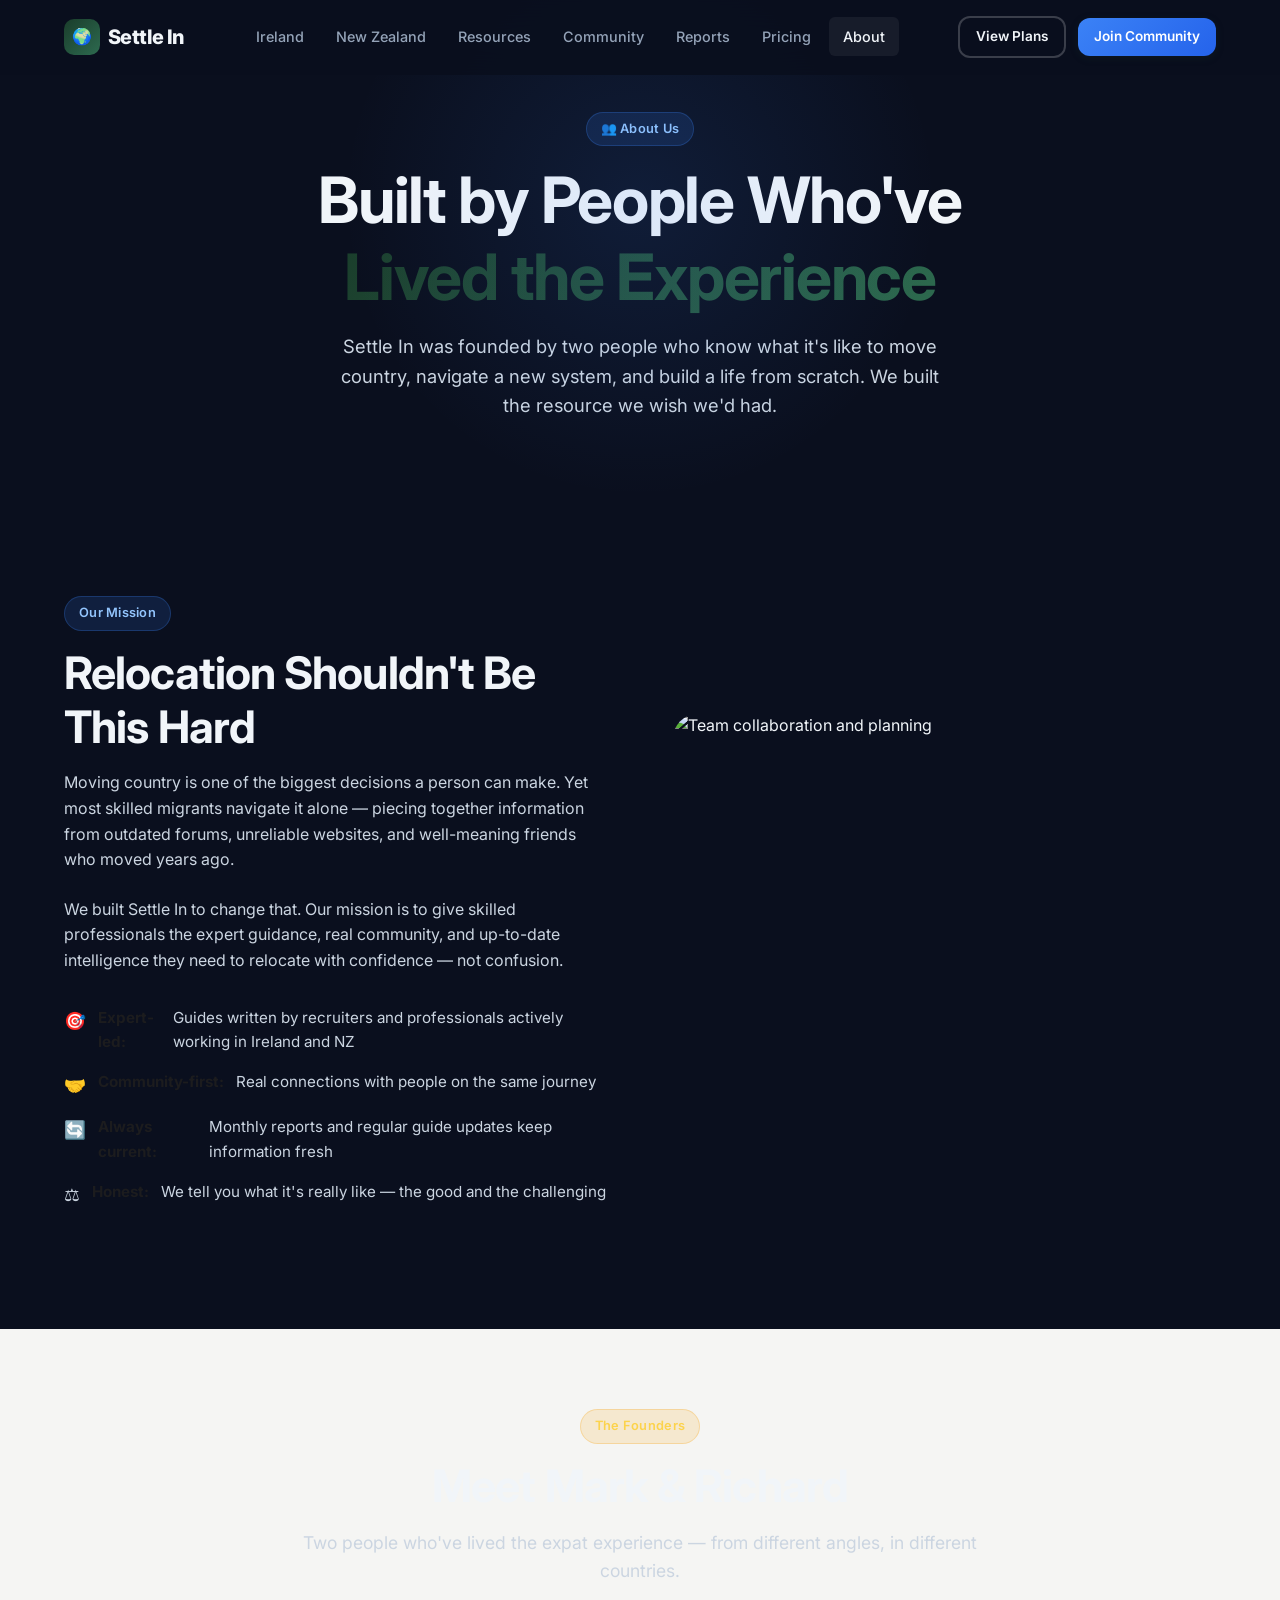
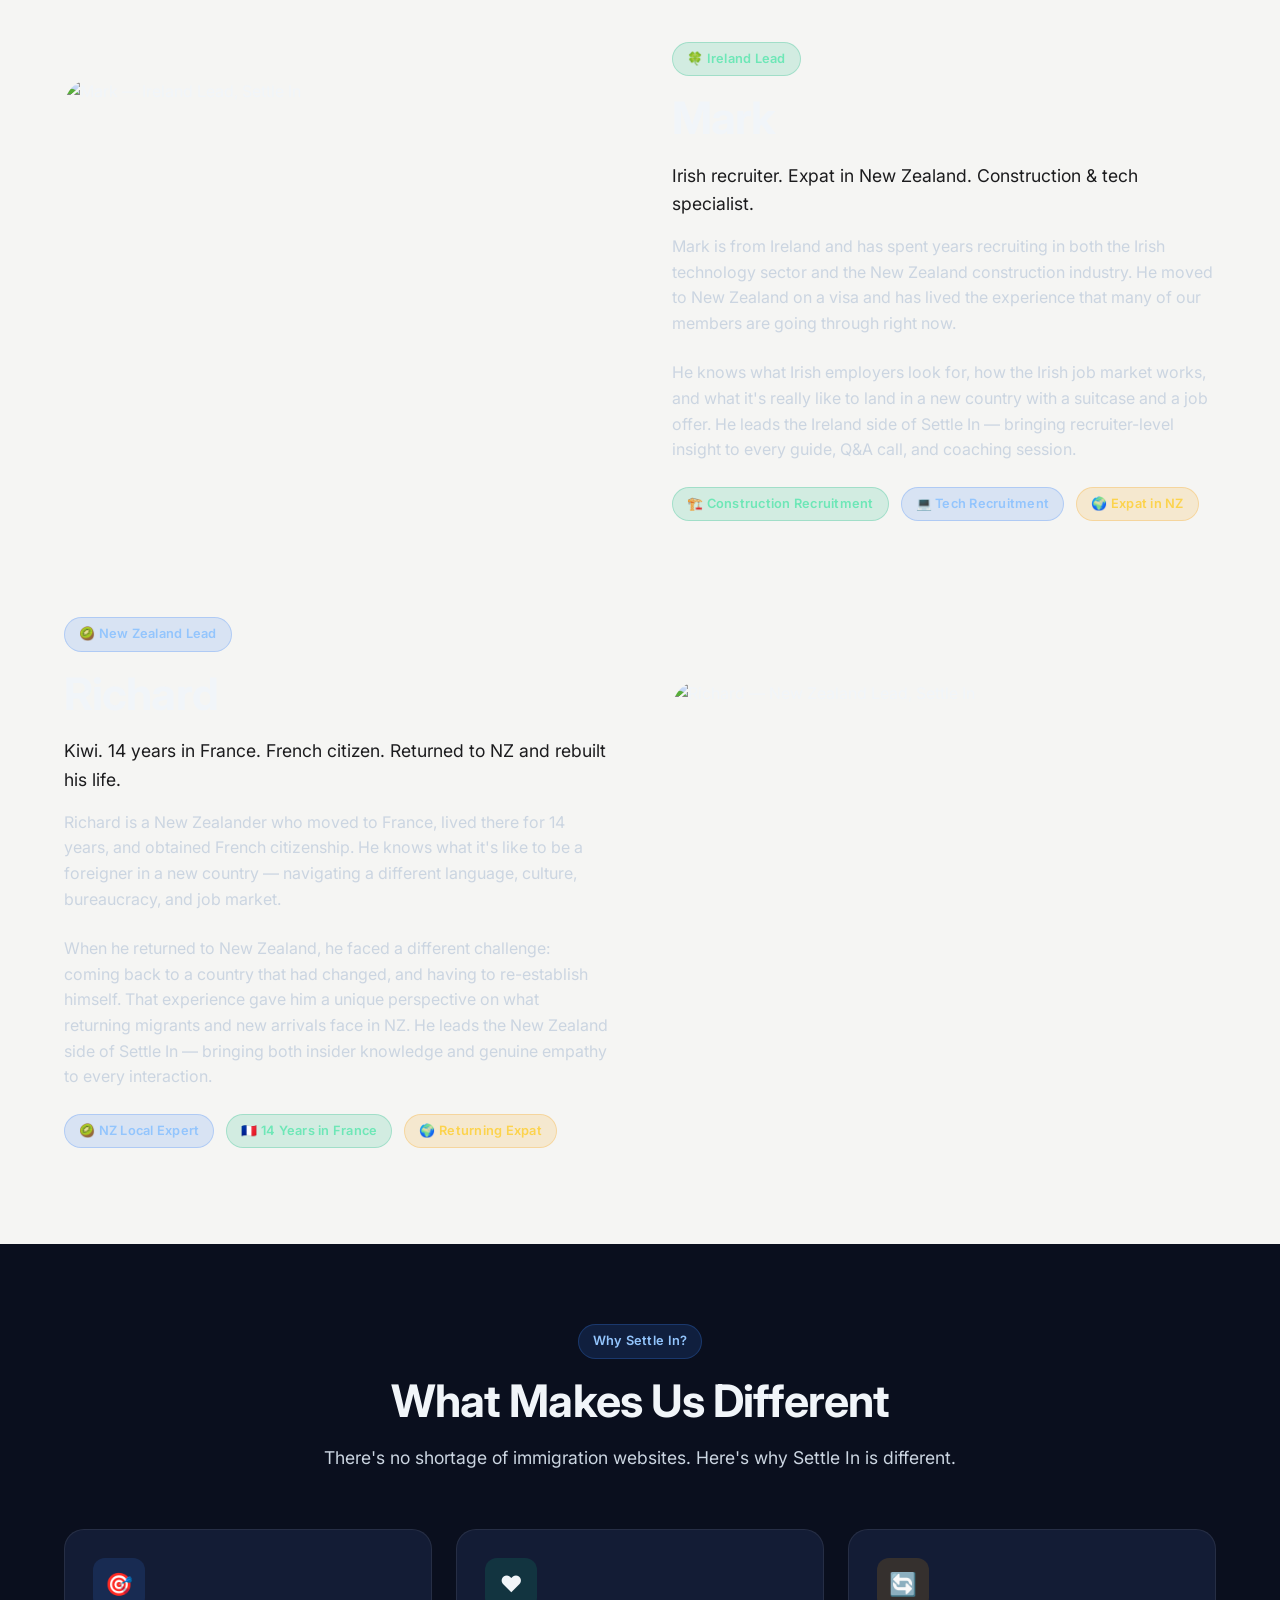
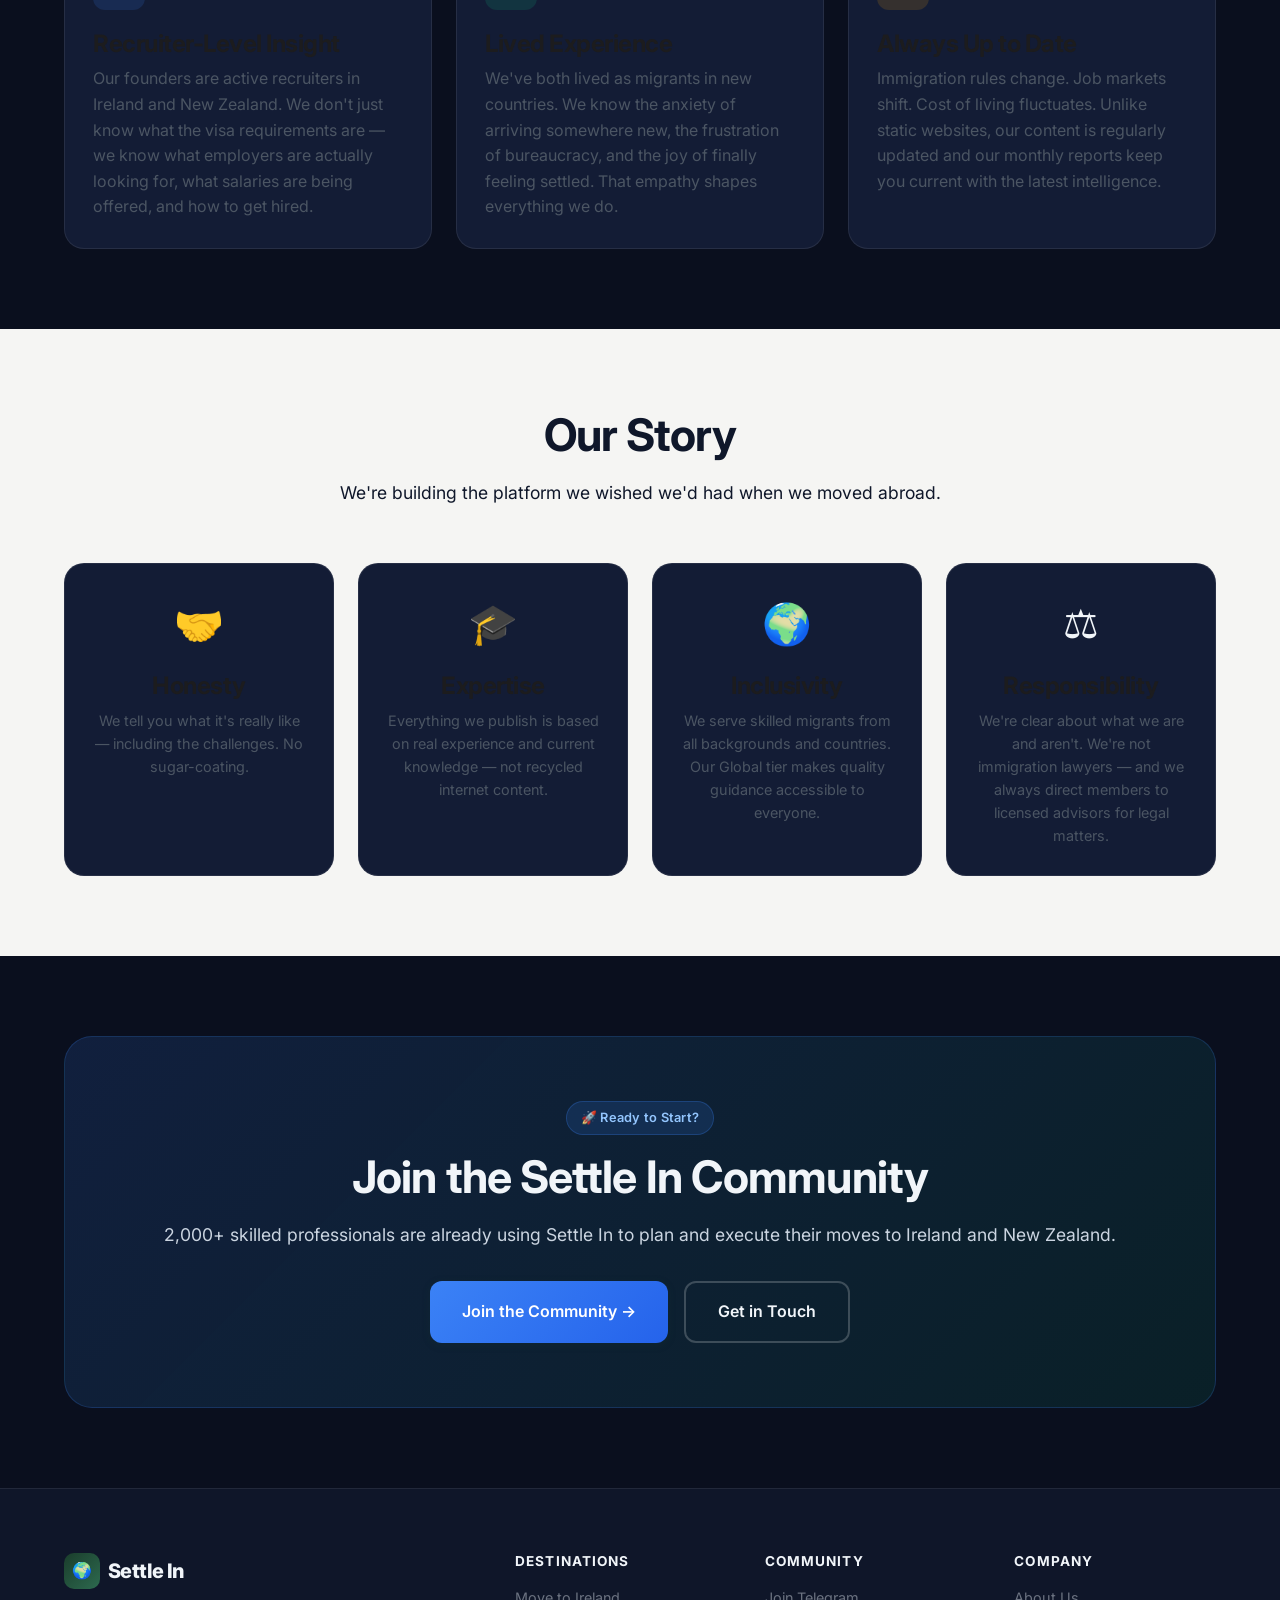
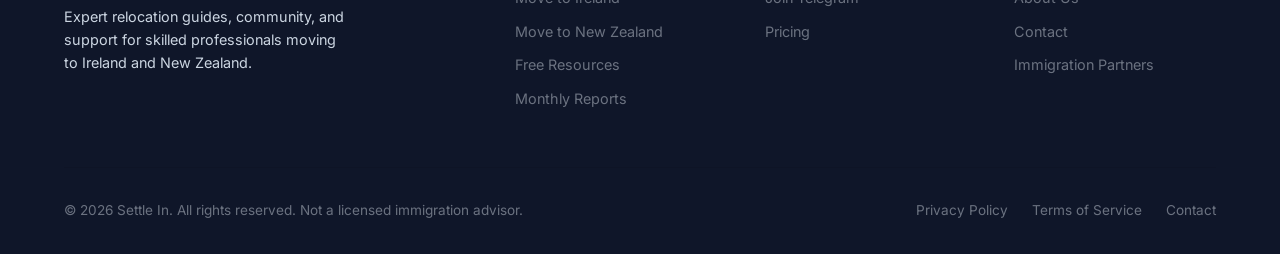
==== commit 21193d3b: "update site" ====
--- a/about.html
+++ b/about.html
@@ -160,8 +160,8 @@
     <section class="section" style="background:var(--color-bg-2)">
       <div class="container">
         <div class="section-header reveal">
-          <div class="badge badge-green">Our Values</div>
-          <h2>What We Stand For</h2>
+          <h2 class="heading-dark">Our Story</h2>
+          <p class="heading-dark">We're building the platform we wished we'd had when we moved abroad.</p>
         </div>
         <div class="grid-4">
           <div class="card reveal" style="text-align:center">
--- a/css/style.css
+++ b/css/style.css
@@ -87,6 +87,13 @@
 
 .text-gradient {
   background: linear-gradient(135deg, var(--color-primary) 0%, var(--color-emerald) 100%);
+  -webkit-background-clip: text;
+  -webkit-text-fill-color: transparent;
+  background-clip: text;
+}
+
+.text-gradient-navy {
+  background: linear-gradient(135deg, #1e3a5f 0%, #0f172a 100%);
   -webkit-background-clip: text;
   -webkit-text-fill-color: transparent;
   background-clip: text;
@@ -998,6 +1005,14 @@
 /* ---------- Utility ---------- */
 .text-center { text-align: center; }
 .text-muted   { color: var(--color-text-muted); }
+
+.heading-dark {
+  color: #0f172a !important;
+}
+
+.heading-dark-navy {
+  color: #1e3a5f !important;
+}
 .mt-1  { margin-top: 0.5rem; }
 .mt-2  { margin-top: 1rem; }
 .mt-3  { margin-top: 1.5rem; }
@@ -1681,6 +1696,12 @@
 
 .coming-soon-card h3 {
   margin-bottom: 1rem;
+  color: #1c1c1e;
+}
+
+.coming-soon-card p {
+  color: #1c1c1e;
+  font-weight: 500;
 }
 
 .coming-soon-card .btn {
@@ -1966,7 +1987,8 @@
 body.legacy-dark-theme .journey-card:not(.pioneer-card) h3,
 body.legacy-dark-theme .lead-magnet-card h3,
 body.legacy-dark-theme .content-preview-card h4,
-body.legacy-dark-theme .testimonial-name {
+body.legacy-dark-theme .testimonial-name,
+body.legacy-dark-theme .coming-soon-card h3 {
   color: #1c1c1e !important;
 }
 
